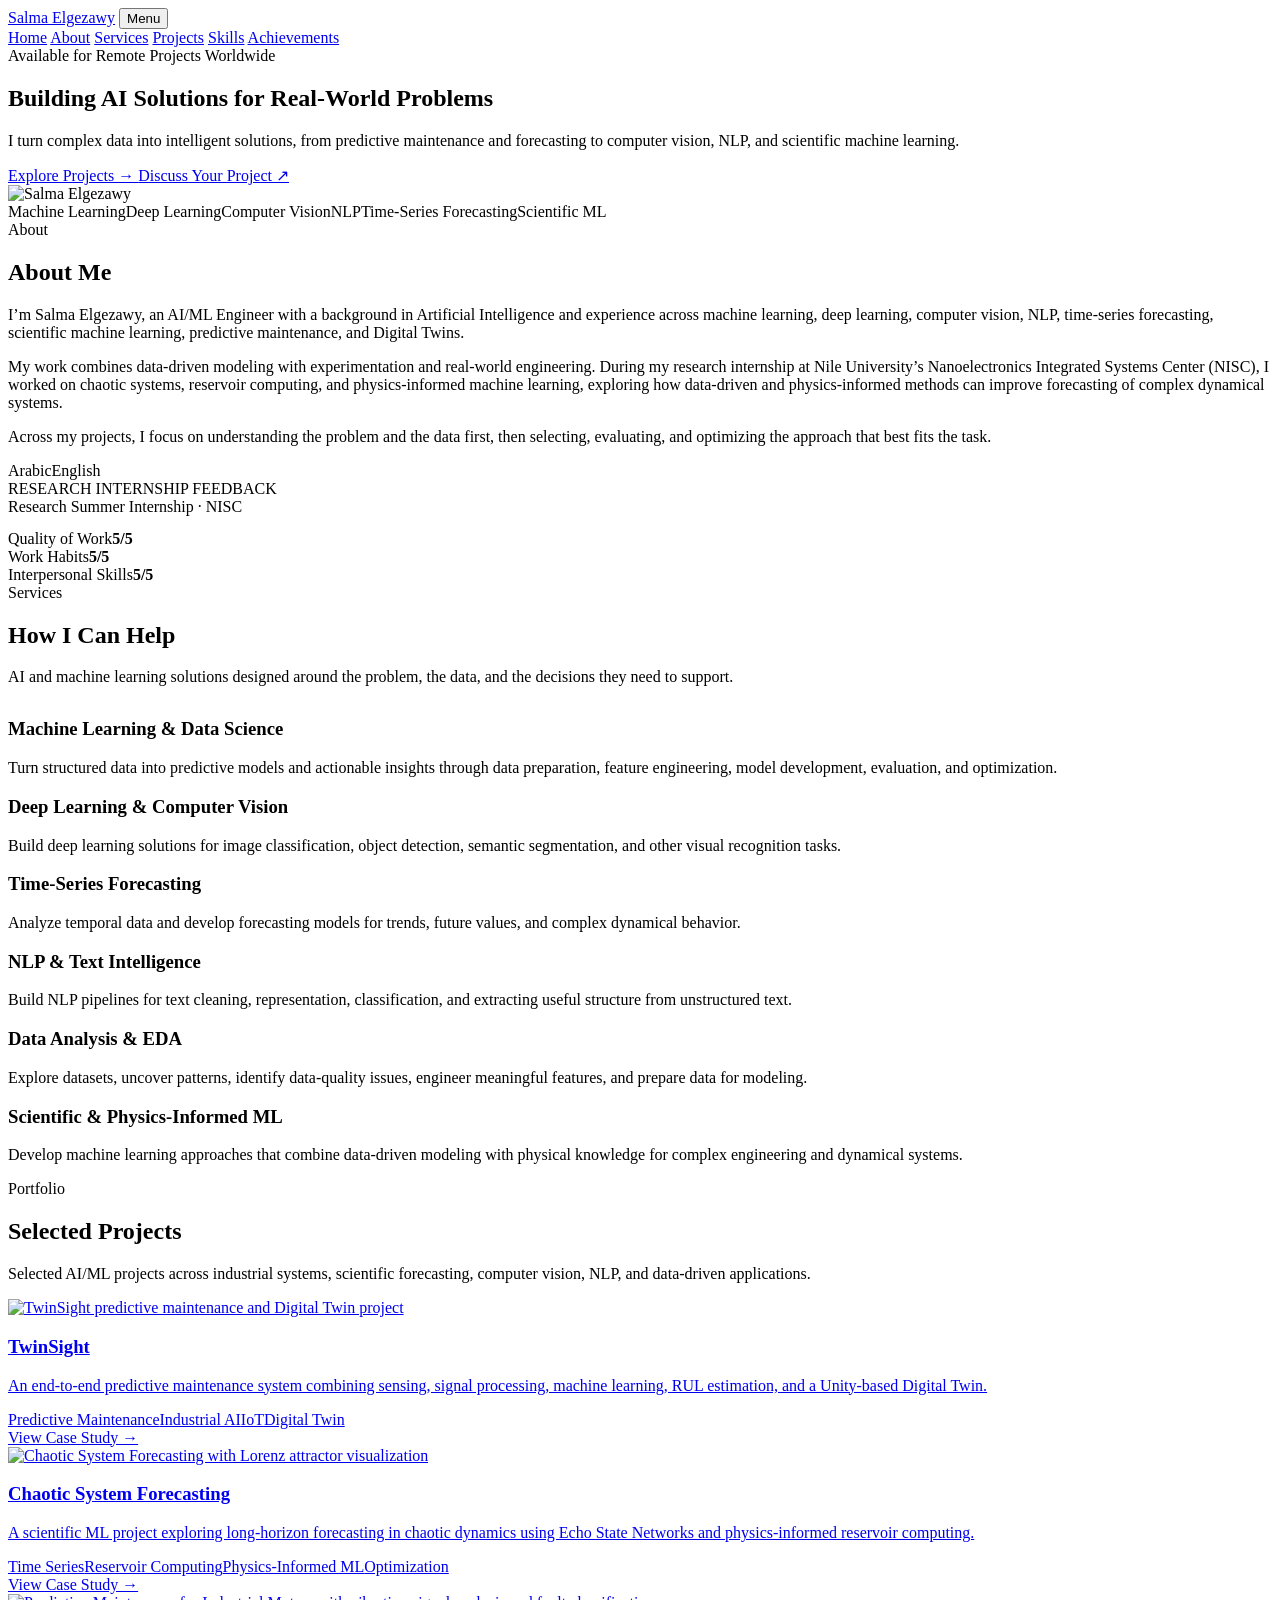
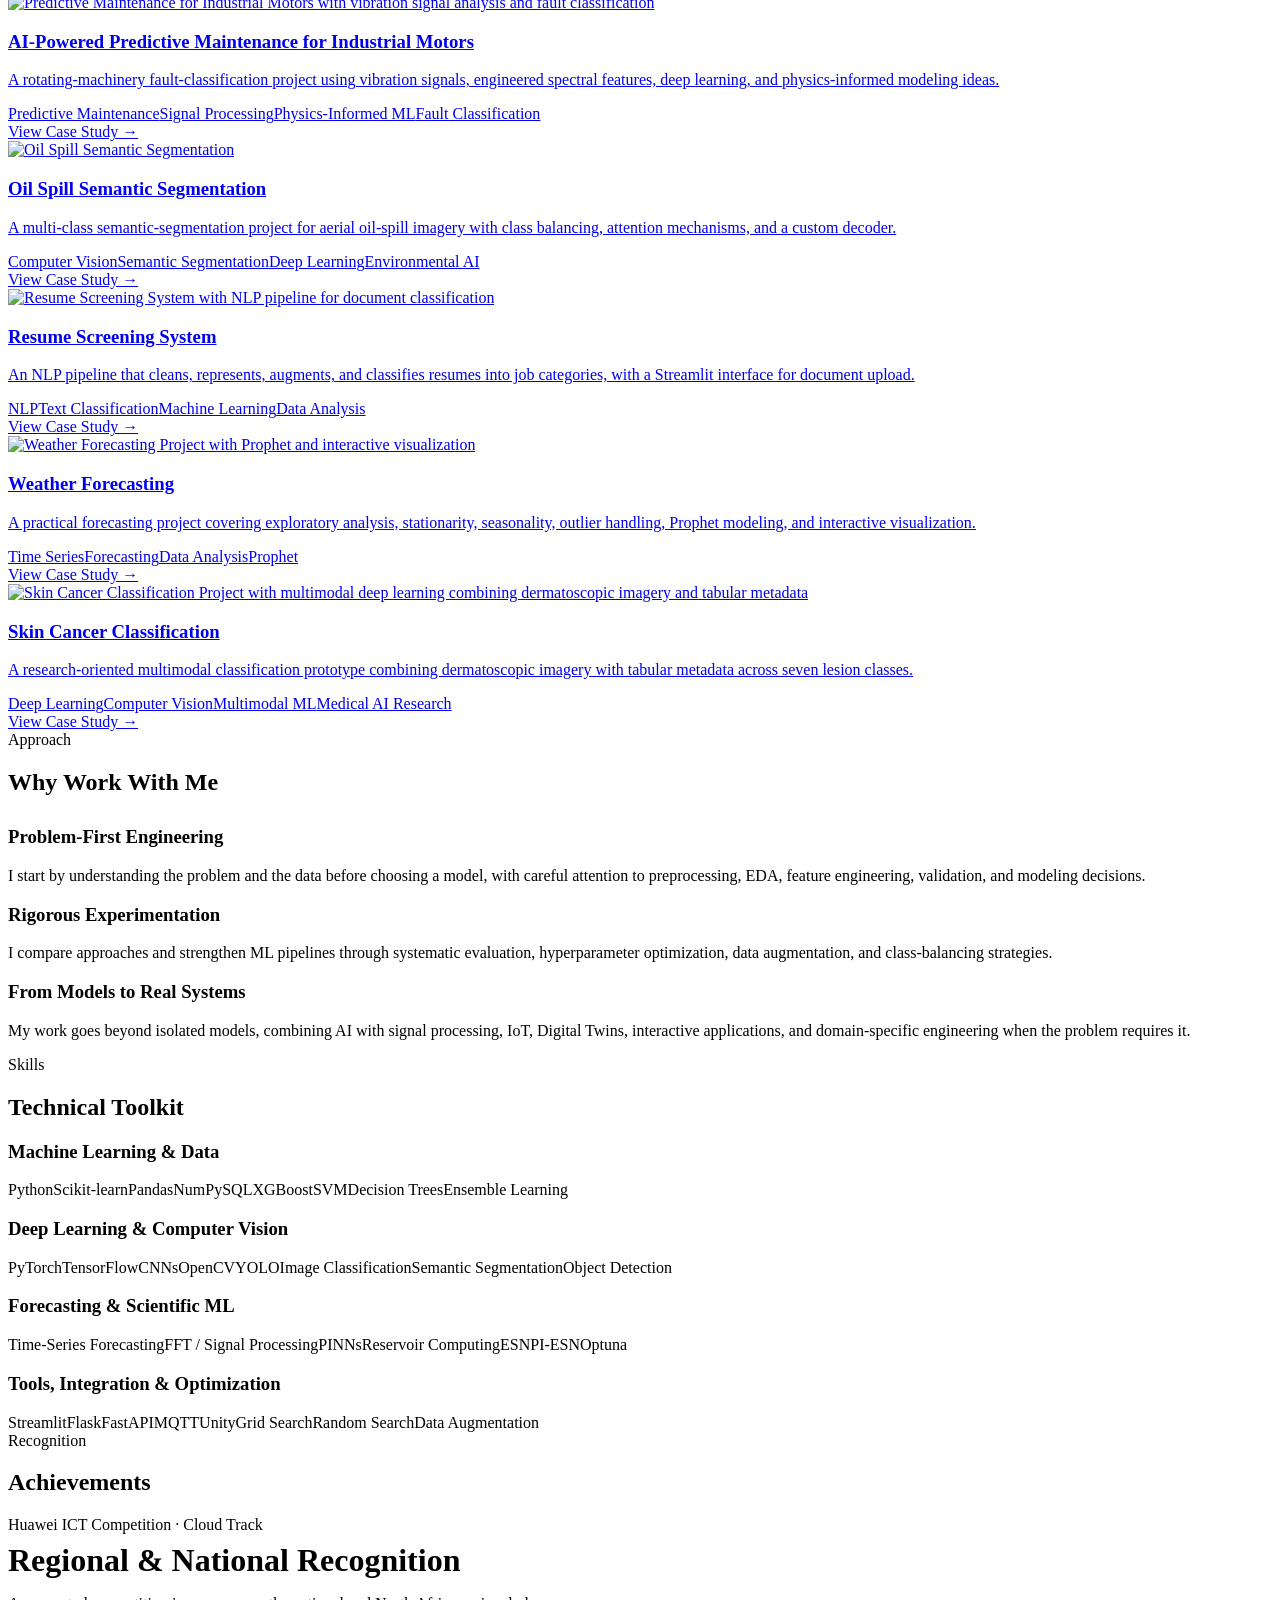
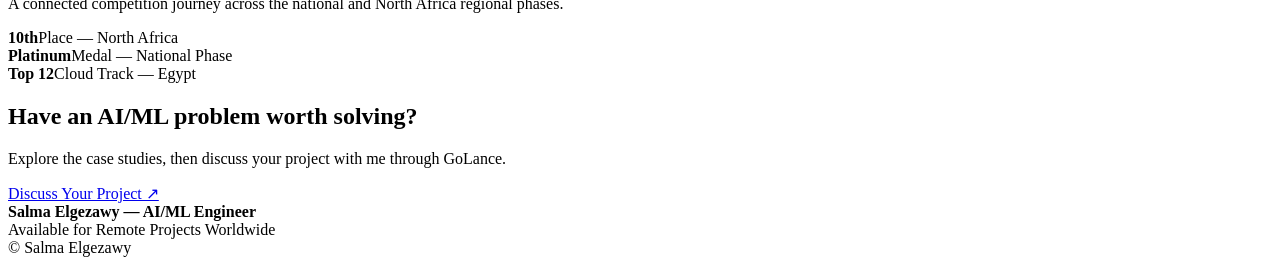
==== index.html @ 0b966143 "Add files via upload" ====
<!doctype html>
<html lang="en">
<head>
<meta charset="utf-8">
<meta name="viewport" content="width=device-width, initial-scale=1">
<title>Salma Elgezawy | AI & Machine Learning Engineer</title>
<meta name="description" content="Portfolio of Salma Elgezawy, an AI & Machine Learning Engineer building solutions across machine learning, deep learning, computer vision, NLP, time-series forecasting, predictive maintenance, and scientific machine learning.">
<meta property="og:title" content="Salma Elgezawy | AI & Machine Learning Engineer">
<meta property="og:description" content="Portfolio of Salma Elgezawy, an AI & Machine Learning Engineer building solutions across machine learning, deep learning, computer vision, NLP, time-series forecasting, predictive maintenance, and scientific machine learning.">
<meta property="og:type" content="website">
<meta name="theme-color" content="#071013">
<link rel="stylesheet" href="assets/style.css">
</head>
<body>
<nav class="nav"><div class="container nav-inner">
<a class="brand" href="index.html#home">Salma Elgezawy</a>
<button class="menu-btn" aria-label="Toggle navigation">Menu</button>
<div class="nav-links">
  <a href="index.html#home">Home</a>
  <a href="index.html#about">About</a>
  <a href="index.html#services">Services</a>
  <a href="index.html#projects">Projects</a>
  <a href="index.html#skills">Skills</a>
  <a href="index.html#achievements">Achievements</a>
</div></nav>
<main id="home">
<section class="intro">
  <div class="container intro-grid">

    <!-- LEFT SIDE: TEXT -->
    <div class="intro-content">

      <div class="availability">
        <span class="dot"></span>
        Available for Remote Projects Worldwide
      </div>

      <h1>
        Building AI Solutions for Real-World Problems
      </h1>

      <p class="lead">
        I turn complex data into intelligent solutions, from predictive maintenance and forecasting to computer vision, NLP, and scientific machine learning.
      </p>

      <div class="actions">

        <a
          class="btn btn-primary"
          href="#projects">
          Explore Projects →
        </a>

        <a
          class="btn btn-secondary"
          href="https://golance.com/freelancer/salma.elgezawy"
          target="_blank"
          rel="noopener">
          Discuss Your Project ↗
        </a>

      </div>

    </div>


    <!-- RIGHT SIDE: PHOTO -->
    <div class="portrait">
      <img
        src="assets/portrait.png"
        alt="Salma Elgezawy">
    </div>

  </div>
</section>
<section><div class="container"><div class="expertise">
<span>Machine Learning</span><span>Deep Learning</span><span>Computer Vision</span><span>NLP</span><span>Time-Series Forecasting</span><span>Scientific ML</span>
</div></div></section>
<section id="about" class="section"><div class="container"><span class="eyebrow">About</span><h2 class="section-title">About Me</h2><div class="about-grid">
<div><p class="lead">I’m Salma Elgezawy, an AI/ML Engineer with a background in Artificial Intelligence and experience across machine learning, deep learning, computer vision, NLP, time-series forecasting, scientific machine learning, predictive maintenance, and Digital Twins.</p>
<p class="muted">My work combines data-driven modeling with experimentation and real-world engineering. During my research internship at Nile University’s Nanoelectronics Integrated Systems Center (NISC), I worked on chaotic systems, reservoir computing, and physics-informed machine learning, exploring how data-driven and physics-informed methods can improve forecasting of complex dynamical systems.</p>
<p class="muted">Across my projects, I focus on understanding the problem and the data first, then selecting, evaluating, and optimizing the approach that best fits the task.</p>
<div class="chips"><span class="chip">Arabic</span><span class="chip">English</span></div></div>
<div class="evaluation"><span class="eyebrow">RESEARCH INTERNSHIP FEEDBACK</span><p class="muted" style="margin:0 0 14px;">
  Research Summer Internship · NISC
</p><div class="eval-row"><span>Quality of Work</span><strong>5/5</strong></div><div class="eval-row"><span>Work Habits</span><strong>5/5</strong></div><div class="eval-row"><span>Interpersonal Skills</span><strong>5/5</strong></div></div>
</div></div></section>
<section id="services" class="section"><div class="container"><span class="eyebrow">Services</span><h2 class="section-title">How I Can Help</h2><p class="section-sub">AI and machine learning solutions designed around the problem, the data, and the decisions they need to support.</p><div class="grid-3" style="margin-top:32px"><article class="card"><h3>Machine Learning & Data Science</h3><p><p>Turn structured data into predictive models and actionable insights through data preparation, feature engineering, model development, evaluation, and optimization.</p></p></article><article class="card"><h3>Deep Learning & Computer Vision</h3><p>Build deep learning solutions for image classification, object detection, semantic segmentation, and other visual recognition tasks.</p></article><article class="card"><h3>Time-Series Forecasting</h3><p>Analyze temporal data and develop forecasting models for trends, future values, and complex dynamical behavior.</p></article><article class="card"><h3>NLP & Text Intelligence</h3><p>Build NLP pipelines for text cleaning, representation, classification, and extracting useful structure from unstructured text.</p></article><article class="card"><h3>Data Analysis & EDA</h3><p>Explore datasets, uncover patterns, identify data-quality issues, engineer meaningful features, and prepare data for modeling.</p></article><article class="card"><h3>Scientific & Physics-Informed ML</h3><p>Develop machine learning approaches that combine data-driven modeling with physical knowledge for complex engineering and dynamical systems.</p></article></div></div></section><section id="projects" class="section"><div class="container"><span class="eyebrow">Portfolio</span><h2 class="section-title">Selected Projects</h2><p class="section-sub">Selected AI/ML projects across industrial systems, scientific forecasting, computer vision, NLP, and data-driven applications.</p><div class="projects-grid"><a class="project-card featured" href="projects/twinsight.html">
    <div class="cover project-image">
    <img
        src="assets/twinsight-cover.png"
        alt="TwinSight predictive maintenance and Digital Twin project">
    </div>    
    <div class="project-copy"><h3>TwinSight</h3><p class="muted">An end-to-end predictive maintenance system combining sensing, signal processing, machine learning, RUL estimation, and a Unity-based Digital Twin.</p>
    <div class="tags"><span class="tag">Predictive Maintenance</span><span class="tag">Industrial AI</span><span class="tag">IoT</span><span class="tag">Digital Twin</span></div><span class="arrow">View Case Study →</span></div></a><a class="project-card" href="projects/chaotic-system-forecasting.html">
    <div class="cover project-image cover-chaotic-img">
        <img
        src="assets/chaos.png"
        alt="Chaotic System Forecasting with Lorenz attractor visualization">
    </div>
    <div class="project-copy"><h3>Chaotic System Forecasting</h3><p class="muted">A scientific ML project exploring long-horizon forecasting in chaotic dynamics using Echo State Networks and physics-informed reservoir computing.</p>
    <div class="tags"><span class="tag">Time Series</span><span class="tag">Reservoir Computing</span><span class="tag">Physics-Informed ML</span><span class="tag">Optimization</span></div><span class="arrow">View Case Study →</span></div></a><a class="project-card" href="projects/predictive-maintenance.html">
    <div class="cover cover-machinery">
        <img
        src="assets/predictive_model.png"
        alt="Predictive Maintenance for Industrial Motors with vibration signal analysis and fault classification">
    </div>
    <div class="project-copy"><h3>AI-Powered Predictive Maintenance for Industrial Motors</h3><p class="muted">A rotating-machinery fault-classification project using vibration signals, engineered spectral features, deep learning, and physics-informed modeling ideas.</p>
    <div class="tags"><span class="tag">Predictive Maintenance</span><span class="tag">Signal Processing</span><span class="tag">Physics-Informed ML</span><span class="tag">Fault Classification</span></div><span class="arrow">View Case Study →</span></div></a><a class="project-card" href="projects/oil-spill-segmentation.html">
    <div class="cover cover-ocean">
        <img
        src="assets/Oil_Spill.png"
        alt="Oil Spill Semantic Segmentation">
    </div>
    <div class="project-copy"><h3>Oil Spill Semantic Segmentation</h3><p class="muted">A multi-class semantic-segmentation project for aerial oil-spill imagery with class balancing, attention mechanisms, and a custom decoder.</p>
    <div class="tags"><span class="tag">Computer Vision</span><span class="tag">Semantic Segmentation</span><span class="tag">Deep Learning</span><span class="tag">Environmental AI</span></div><span class="arrow">View Case Study →</span></div></a><a class="project-card" href="projects/resume-screening.html">
    <div class="cover cover-documents">
        <img
        src="assets/cv.png"
        alt="Resume Screening System with NLP pipeline for document classification">
    </div>
    <div class="project-copy"><h3>Resume Screening System</h3><p class="muted">An NLP pipeline that cleans, represents, augments, and classifies resumes into job categories, with a Streamlit interface for document upload.</p>
    <div class="tags"><span class="tag">NLP</span><span class="tag">Text Classification</span><span class="tag">Machine Learning</span><span class="tag">Data Analysis</span></div><span class="arrow">View Case Study →</span></div></a><a class="project-card" href="projects/weather-forecasting.html">
    <div class="cover cover-weather">
        <img
        src="assets/weather.png"
        alt="Weather Forecasting Project with Prophet and interactive visualization">
    </div>
    <div class="project-copy"><h3>Weather Forecasting</h3><p class="muted">A practical forecasting project covering exploratory analysis, stationarity, seasonality, outlier handling, Prophet modeling, and interactive visualization.</p>
    <div class="tags"><span class="tag">Time Series</span><span class="tag">Forecasting</span><span class="tag">Data Analysis</span><span class="tag">Prophet</span></div><span class="arrow">View Case Study →</span></div></a><a class="project-card" href="projects/skin-cancer-classification.html">
    <div class="cover cover-medical">
        <img
        src="assets/skin_cancer.png"
        alt="Skin Cancer Classification Project with multimodal deep learning combining dermatoscopic imagery and tabular metadata">
    </div>
    <div class="project-copy"><h3>Skin Cancer Classification</h3><p class="muted">A research-oriented multimodal classification prototype combining dermatoscopic imagery with tabular metadata across seven lesion classes.</p>
    <div class="tags"><span class="tag">Deep Learning</span><span class="tag">Computer Vision</span><span class="tag">Multimodal ML</span><span class="tag">Medical AI Research</span></div><span class="arrow">View Case Study →</span></div></a></div></div></section>
<section id="approach" class="section"><div class="container"><span class="eyebrow">Approach</span><h2 class="section-title">Why Work With Me</h2><div class="grid-3" style="margin-top:30px">
<article class="card"><h3>Problem-First Engineering</h3><p>I start by understanding the problem and the data before choosing a model, with careful attention to preprocessing, EDA, feature engineering, validation, and modeling decisions.</p></article>
<article class="card"><h3>Rigorous Experimentation</h3><p>I compare approaches and strengthen ML pipelines through systematic evaluation, hyperparameter optimization, data augmentation, and class-balancing strategies.</p></article>
<article class="card"><h3>From Models to Real Systems</h3><p>My work goes beyond isolated models, combining AI with signal processing, IoT, Digital Twins, interactive applications, and domain-specific engineering when the problem requires it.</p></article>
</div></div></section>
<section id="skills" class="section"><div class="container"><span class="eyebrow">Skills</span><h2 class="section-title">Technical Toolkit</h2><div class="skill-groups"><article class="card"><h3>Machine Learning & Data</h3><div class="chips"><span class=chip>Python</span><span class=chip>Scikit-learn</span><span class=chip>Pandas</span><span class=chip>NumPy</span><span class=chip>SQL</span><span class=chip>XGBoost</span><span class=chip>SVM</span><span class=chip>Decision Trees</span><span class=chip>Ensemble Learning</span></div></article><article class="card"><h3>Deep Learning & Computer Vision</h3><div class="chips"><span class=chip>PyTorch</span><span class=chip>TensorFlow</span><span class=chip>CNNs</span><span class=chip>OpenCV</span><span class=chip>YOLO</span><span class=chip>Image Classification</span><span class=chip>Semantic Segmentation</span><span class=chip>Object Detection</span></div></article><article class="card"><h3>Forecasting & Scientific ML</h3><div class="chips"><span class=chip>Time-Series Forecasting</span><span class=chip>FFT / Signal Processing</span><span class=chip>PINNs</span><span class=chip>Reservoir Computing</span><span class=chip>ESN</span><span class=chip>PI-ESN</span><span class=chip>Optuna</span></div></article><article class="card"><h3>Tools, Integration & Optimization</h3><div class="chips"><span class=chip>Streamlit</span><span class=chip>Flask</span><span class=chip>FastAPI</span><span class=chip>MQTT</span><span class=chip>Unity</span><span class=chip>Grid Search</span><span class=chip>Random Search</span><span class=chip>Data Augmentation</span></div></article></div></div></section>

<section id="achievements" class="section"><div class="container"><span class="eyebrow">Recognition</span><h2 class="section-title">Achievements</h2>
<div class="achievement"><div><span class="kicker">Huawei ICT Competition · Cloud Track</span><h3 style="font-size:2rem;margin:.5rem 0">Regional & National Recognition</h3><p class="muted">A connected competition journey across the national and North Africa regional phases.</p></div>
<div class="stats"><div class="stat"><strong>10th</strong><span>Place — North Africa</span></div><div class="stat"><strong>Platinum</strong><span>Medal — National Phase</span></div><div class="stat"><strong>Top 12</strong><span>Cloud Track — Egypt</span></div></div></div>
</div></section>

<section class="section"><div class="container"><div class="cta"><div><h2>Have an AI/ML problem worth solving?</h2><p class="muted">Explore the case studies, then discuss your project with me through GoLance.</p></div><a class="btn btn-primary" href="https://golance.com/freelancer/salma.elgezawy" target="_blank" rel="noopener">Discuss Your Project ↗</a></div></div></section>
</main>
<footer class="footer"><div class="container footer-inner"><div><strong>Salma Elgezawy — AI/ML Engineer</strong><br>Available for Remote Projects Worldwide</div><div>© Salma Elgezawy</div></div></footer>
<script src="assets/site.js"></script></body></html>
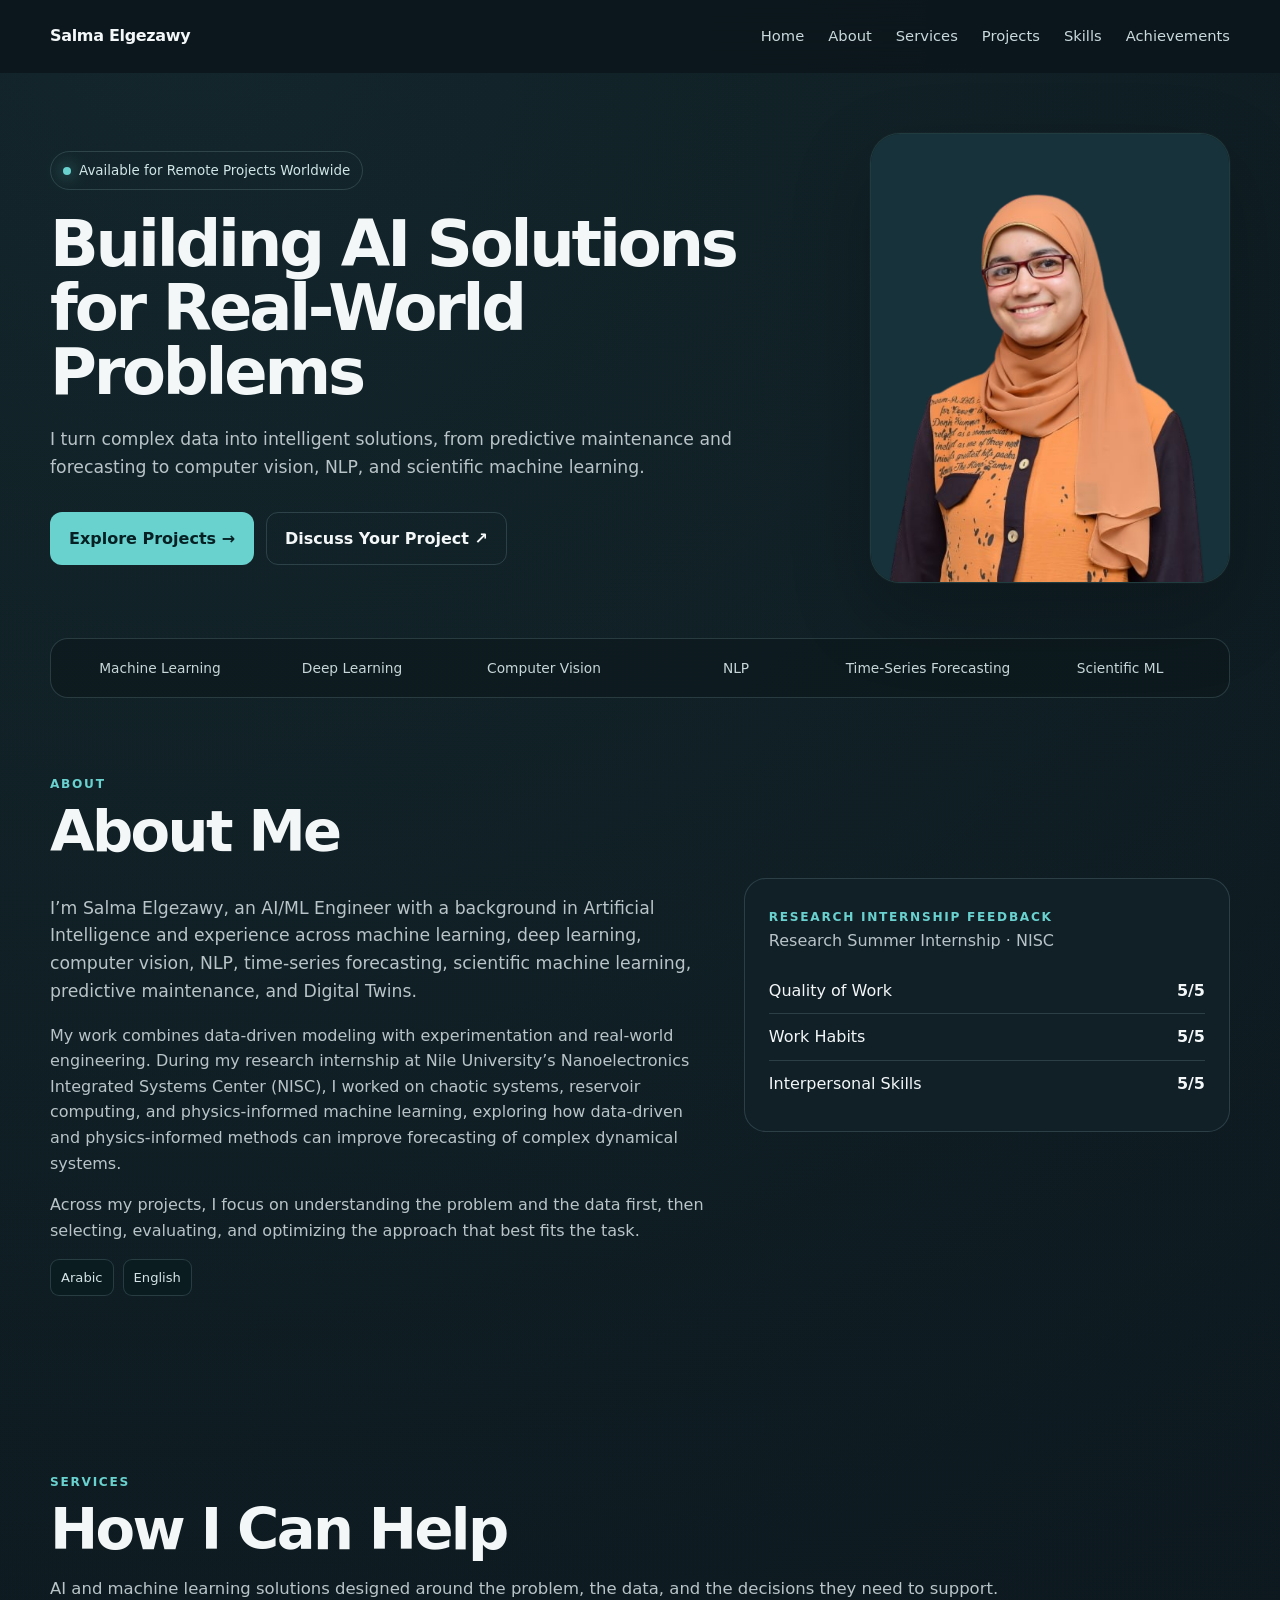
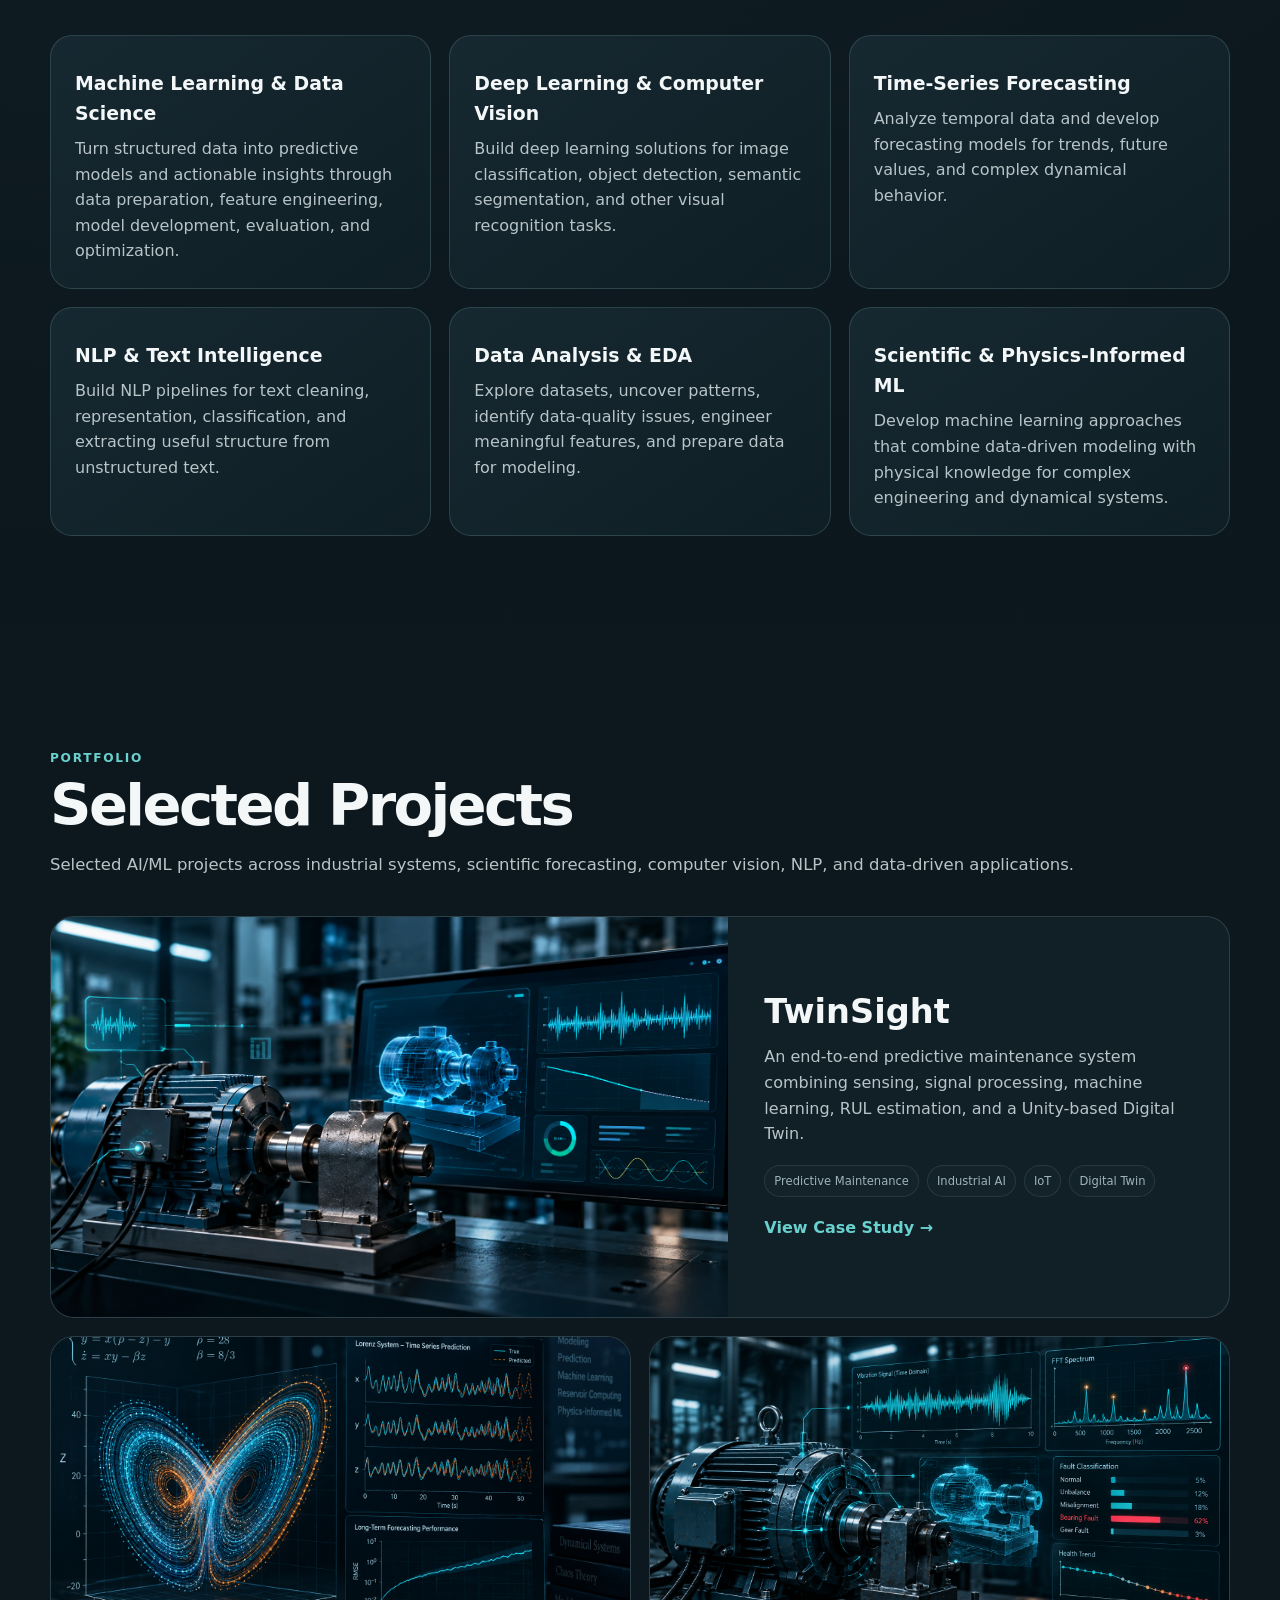
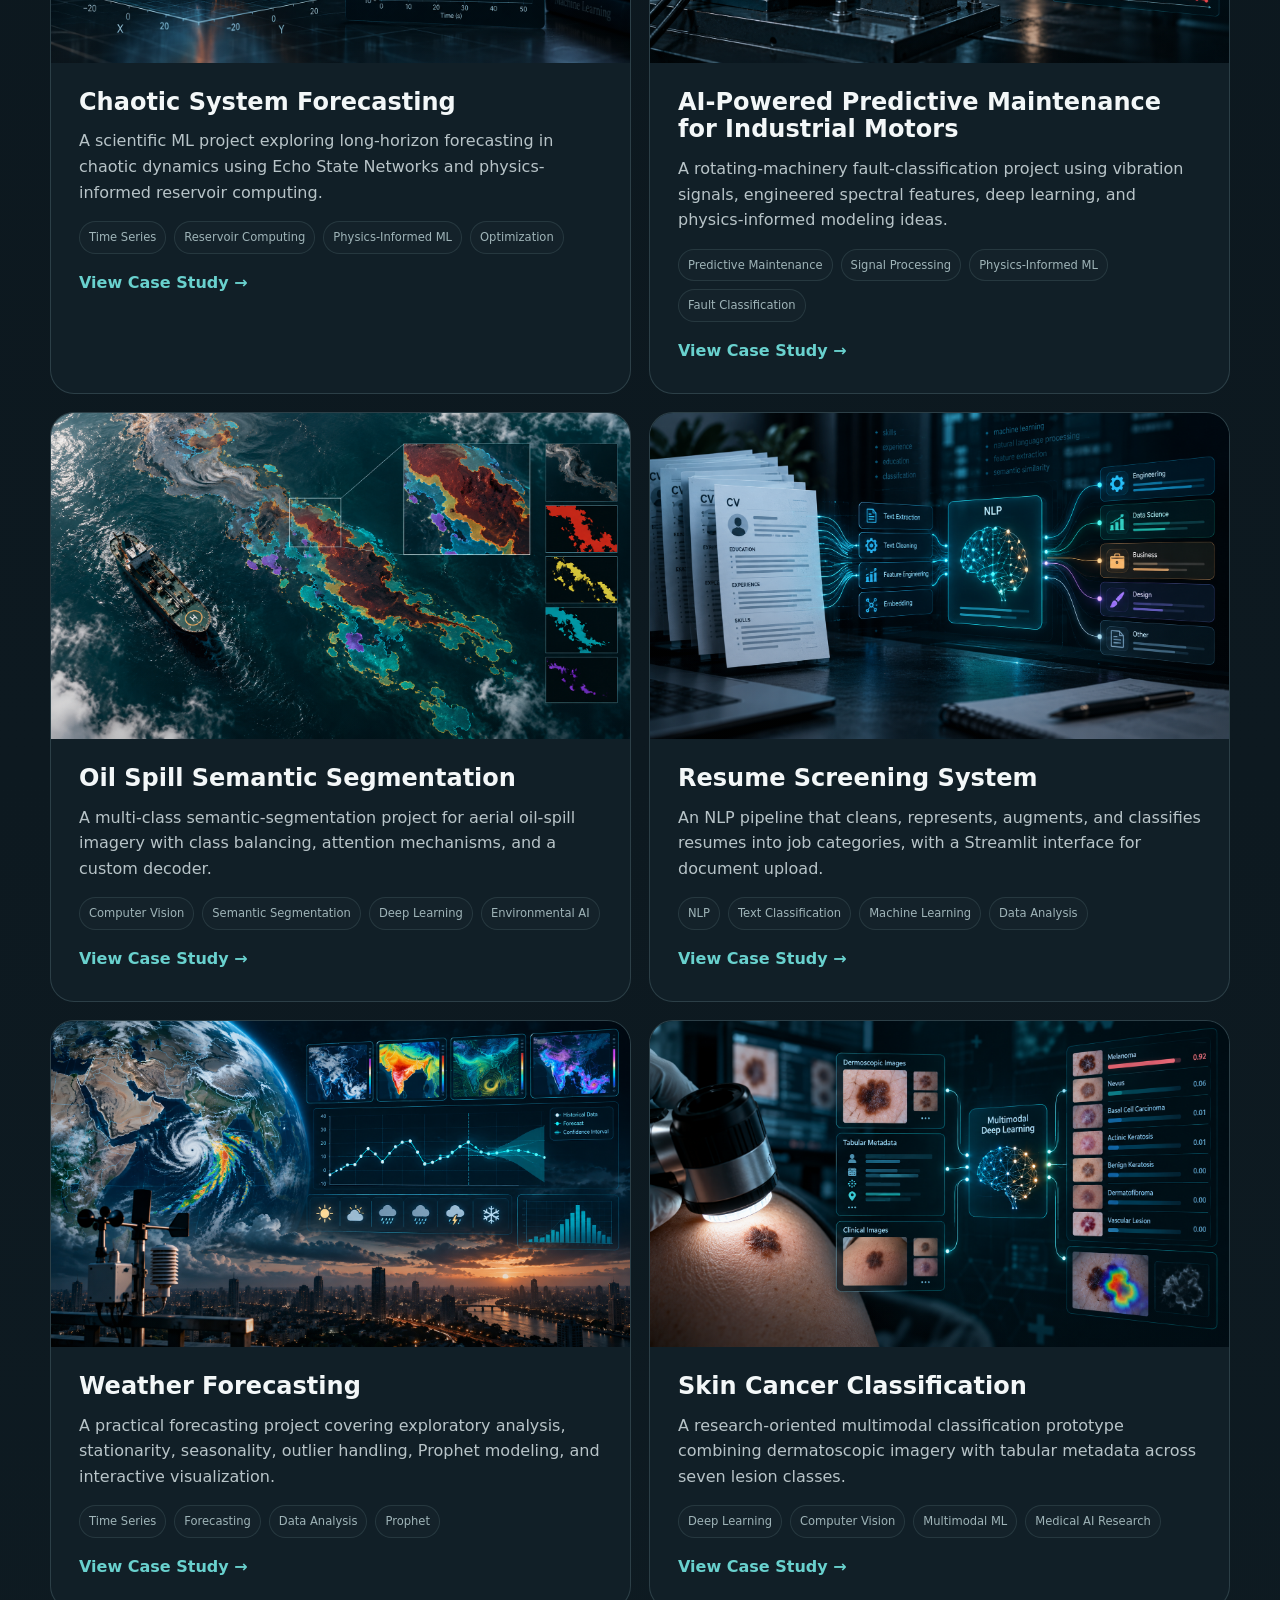
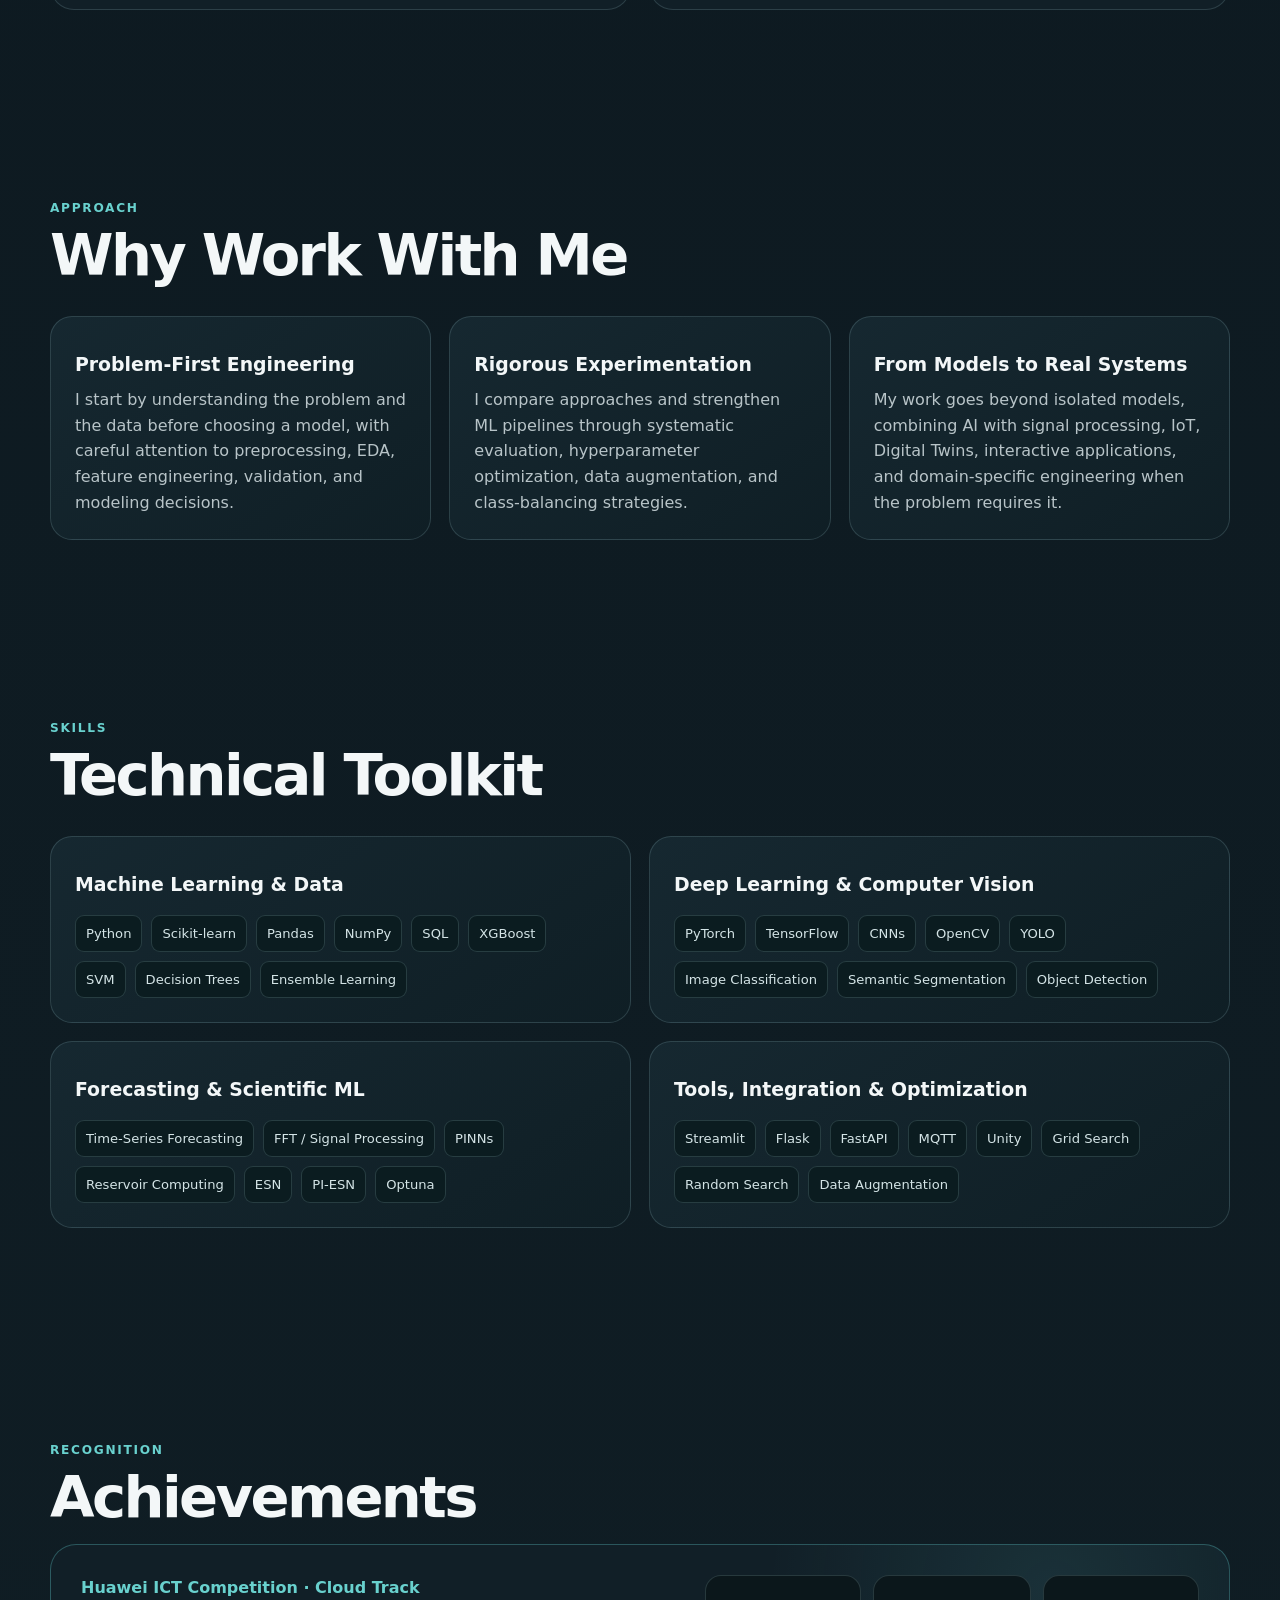
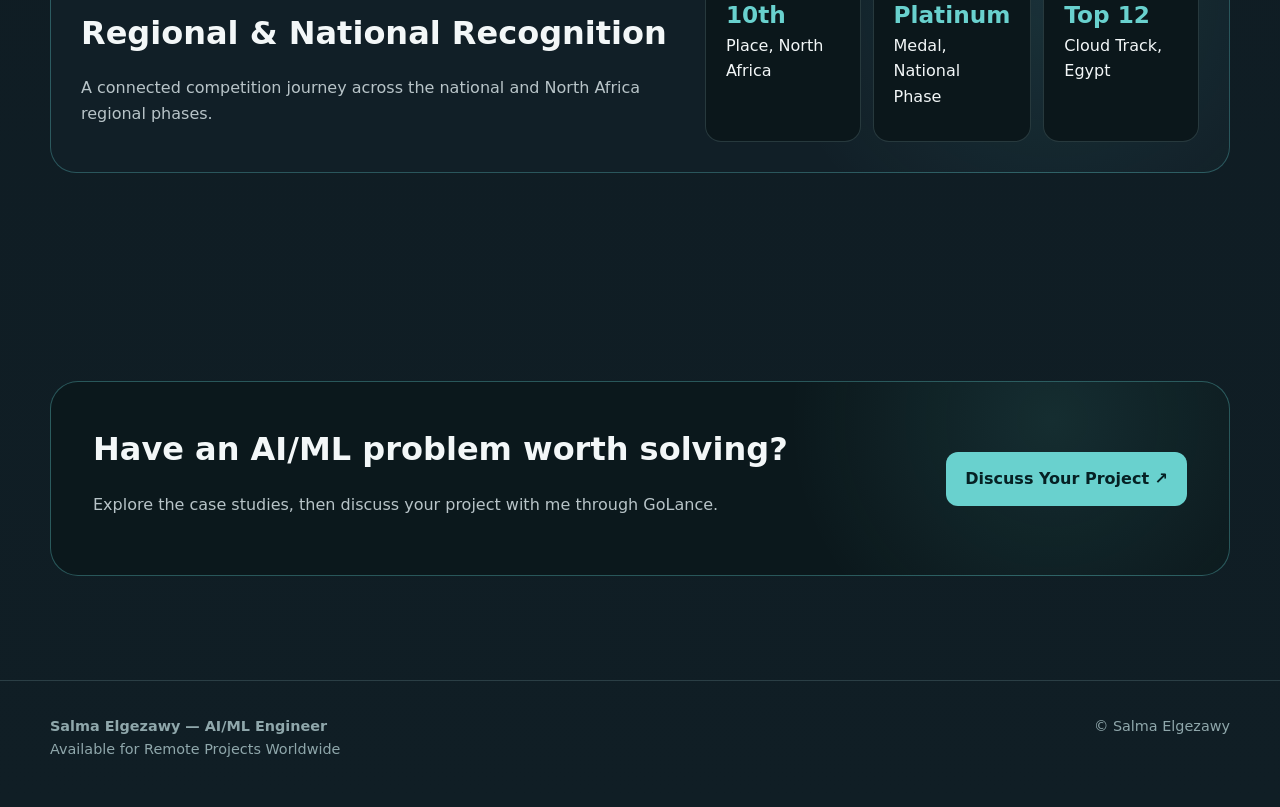
==== commit 7de24aa8: "Add portfolio website" ====
--- a/index.html
+++ b/index.html
@@ -144,7 +144,7 @@
 
 <section id="achievements" class="section"><div class="container"><span class="eyebrow">Recognition</span><h2 class="section-title">Achievements</h2>
 <div class="achievement"><div><span class="kicker">Huawei ICT Competition · Cloud Track</span><h3 style="font-size:2rem;margin:.5rem 0">Regional & National Recognition</h3><p class="muted">A connected competition journey across the national and North Africa regional phases.</p></div>
-<div class="stats"><div class="stat"><strong>10th</strong><span>Place — North Africa</span></div><div class="stat"><strong>Platinum</strong><span>Medal — National Phase</span></div><div class="stat"><strong>Top 12</strong><span>Cloud Track — Egypt</span></div></div></div>
+<div class="stats"><div class="stat"><strong>10th</strong><span>Place, North Africa</span></div><div class="stat"><strong>Platinum</strong><span>Medal, National Phase</span></div><div class="stat"><strong>Top 12</strong><span>Cloud Track, Egypt</span></div></div></div>
 </div></section>
 
 <section class="section"><div class="container"><div class="cta"><div><h2>Have an AI/ML problem worth solving?</h2><p class="muted">Explore the case studies, then discuss your project with me through GoLance.</p></div><a class="btn btn-primary" href="https://golance.com/freelancer/salma.elgezawy" target="_blank" rel="noopener">Discuss Your Project ↗</a></div></div></section>
--- a/assets/style.css
+++ b/assets/style.css
@@ -0,0 +1,3792 @@
+:root{
+  --bg:#0B151B;
+  --panel:#111F27;
+  --panel-2:#172932;
+
+  --text:#F3F7F8;
+  --muted:#B8C4C8;
+
+  --line:rgba(164,210,215,.18);
+
+  --accent:#69D1CE;
+  --accent-2:#9BE5E2;
+
+  --shadow:0 24px 70px rgba(0,0,0,.20);
+
+  --radius:22px;
+  --max:1180px;
+}
+
+
+/* =========================================================
+   BASE
+========================================================= */
+
+*{
+  box-sizing:border-box;
+}
+
+html{
+  scroll-behavior:smooth;
+}
+
+body{
+  margin:0;
+
+  background:
+    radial-gradient(
+      circle at 15% 0%,
+      rgba(103,213,209,.09),
+      transparent 30%
+    ),
+    linear-gradient(
+      180deg,
+      #0B151B 0%,
+      #0D1920 55%,
+      #101E25 100%
+    );
+
+  color:var(--text);
+
+  font-family:
+    Inter,
+    ui-sans-serif,
+    system-ui,
+    -apple-system,
+    BlinkMacSystemFont,
+    "Segoe UI",
+    sans-serif;
+
+  line-height:1.6;
+}
+
+a{
+  color:inherit;
+  text-decoration:none;
+}
+
+.container{
+  width:min(var(--max), calc(100% - 40px));
+  margin-inline:auto;
+}
+
+.section{
+  padding:104px 0;
+}
+
+.eyebrow{
+  color:var(--accent);
+  text-transform:uppercase;
+  letter-spacing:.14em;
+  font-size:.76rem;
+  font-weight:800;
+}
+
+.section-title{
+  font-size:clamp(2rem,4.5vw,4rem);
+  line-height:1.02;
+  margin:.45rem 0 1rem;
+  letter-spacing:-.045em;
+}
+
+.section-sub{
+  max-width:720px;
+  color:var(--muted);
+  font-size:1.03rem;
+}
+
+.muted{
+  color:var(--muted);
+}
+
+
+/* =========================================================
+   SECTION SUBTITLES
+========================================================= */
+
+#services .section-sub{
+  max-width:1000px;
+}
+
+#projects .section-sub{
+  max-width:none;
+  width:100%;
+}
+
+
+/* =========================================================
+   NAVBAR
+========================================================= */
+
+.nav{
+  position:sticky;
+  top:0;
+  z-index:50;
+
+  border-bottom:1px solid transparent;
+
+  background:rgba(11,21,27,.82);
+  backdrop-filter:blur(16px);
+}
+
+.nav.scrolled{
+  border-color:var(--line);
+}
+
+.nav-inner{
+  height:72px;
+
+  display:flex;
+  align-items:center;
+  justify-content:space-between;
+
+  gap:24px;
+}
+
+.brand{
+  font-weight:800;
+  letter-spacing:-.02em;
+}
+
+.nav-links{
+  display:flex;
+  gap:24px;
+
+  font-size:.92rem;
+  color:#c9d9dc;
+}
+
+.nav-links a:hover{
+  color:var(--accent);
+}
+
+.menu-btn{
+  display:none;
+
+  background:none;
+  border:1px solid var(--line);
+  color:var(--text);
+
+  padding:8px 10px;
+  border-radius:10px;
+}
+
+
+/* =========================================================
+   INTRO
+========================================================= */
+
+.intro{
+  padding:60px 0 55px;
+}
+
+.intro-grid{
+  display:flex;
+  align-items:center;
+  justify-content:space-between;
+
+  gap:70px;
+}
+
+.intro-content{
+  flex:1 1 0;
+  min-width:0;
+}
+
+.availability{
+  display:inline-flex;
+  align-items:center;
+
+  gap:8px;
+
+  padding:8px 12px;
+
+  border:1px solid var(--line);
+  border-radius:999px;
+
+  color:#cfe5e6;
+  font-size:.84rem;
+}
+
+.dot{
+  width:8px;
+  height:8px;
+
+  border-radius:50%;
+
+  background:var(--accent);
+
+  box-shadow:
+    0 0 16px rgba(110,231,231,.75);
+}
+
+
+/* =========================================================
+   MAIN HEADLINE
+========================================================= */
+
+h1{
+  max-width:760px;
+
+  font-size:clamp(3rem,5vw,5rem);
+  line-height:1;
+
+  letter-spacing:-.05em;
+
+  margin:22px 0;
+}
+
+.lead{
+  max-width:720px;
+
+  font-size:1.08rem;
+  color:var(--muted);
+}
+
+.actions{
+  display:flex;
+  flex-wrap:wrap;
+
+  gap:12px;
+
+  margin-top:30px;
+}
+
+
+/* =========================================================
+   BUTTONS
+========================================================= */
+
+.btn{
+  display:inline-flex;
+  align-items:center;
+  justify-content:center;
+
+  gap:10px;
+
+  padding:13px 18px;
+
+  border-radius:12px;
+  border:1px solid var(--line);
+
+  font-weight:750;
+
+  transition:
+    transform .2s ease,
+    border-color .2s ease,
+    background .2s ease;
+}
+
+.btn-primary{
+  background:var(--accent);
+  color:#062124;
+
+  border-color:transparent;
+}
+
+.btn:hover{
+  transform:translateY(-2px);
+}
+
+.btn-secondary:hover{
+  border-color:rgba(110,231,231,.5);
+}
+
+
+/* =========================================================
+   PORTRAIT
+========================================================= */
+
+.portrait{
+  flex:0 0 360px;
+
+  width:360px;
+
+  aspect-ratio:4 / 5;
+
+  border-radius:30px;
+
+  overflow:hidden;
+
+  background:#101b20;
+
+  border:1px solid rgba(105,209,206,.18);
+
+  box-shadow:
+    0 30px 80px rgba(0,0,0,.22),
+    0 0 0 1px rgba(255,255,255,.02);
+}
+
+.portrait img{
+  width:100%;
+  height:100%;
+
+  object-fit:cover;
+  object-position:center top;
+
+  display:block;
+}
+
+
+/* =========================================================
+   EXPERTISE
+========================================================= */
+
+.expertise{
+  display:grid;
+
+  grid-template-columns:repeat(6,1fr);
+
+  gap:10px;
+
+  padding:18px;
+
+  border:1px solid var(--line);
+  border-radius:18px;
+
+  background:rgba(11,23,27,.55);
+}
+
+.expertise span{
+  font-size:.86rem;
+  text-align:center;
+  color:#c7d7d9;
+}
+
+
+/* =========================================================
+   GENERIC CARDS
+========================================================= */
+
+.grid-3{
+  display:grid;
+
+  grid-template-columns:repeat(3,1fr);
+
+  gap:18px;
+}
+
+.card{
+  border:1px solid var(--line);
+
+  background:
+    linear-gradient(
+      145deg,
+      rgba(23,41,50,.95),
+      rgba(16,31,38,.95)
+    );
+
+  border-radius:var(--radius);
+
+  padding:24px;
+
+  transition:
+    transform .25s ease,
+    border-color .25s ease;
+}
+
+.card:hover{
+  transform:translateY(-4px);
+
+  border-color:rgba(110,231,231,.36);
+}
+
+.card h3{
+  margin:8px 0;
+
+  font-size:1.18rem;
+}
+
+.card p{
+  margin:0;
+
+  color:var(--muted);
+}
+
+
+/* =========================================================
+   SERVICES
+========================================================= */
+
+#services .grid-3{
+  align-items:stretch;
+}
+
+#services .card{
+  min-height:220px;
+}
+
+
+/* =========================================================
+   PROJECT GRID
+========================================================= */
+
+.projects-grid{
+  display:grid;
+
+  grid-template-columns:repeat(12,1fr);
+
+  gap:18px;
+
+  margin-top:38px;
+}
+
+
+/* =========================================================
+   NORMAL PROJECT CARDS
+========================================================= */
+
+.project-card{
+  grid-column:span 6;
+
+  min-width:0;
+
+  border:1px solid var(--line);
+
+  background:var(--panel);
+
+  border-radius:24px;
+
+  overflow:hidden;
+
+  display:flex;
+  flex-direction:column;
+
+  transition:
+    transform .25s ease,
+    border-color .25s ease;
+}
+
+.project-card:hover{
+  transform:translateY(-4px);
+
+  border-color:rgba(110,231,231,.38);
+}
+
+.project-card .project-copy{
+  flex:1;
+}
+
+
+/* =========================================================
+   FEATURED PROJECT — TWINSIGHT
+========================================================= */
+
+.project-card.featured{
+  grid-column:span 12;
+
+  display:grid;
+
+  grid-template-columns:minmax(0,1.15fr) minmax(0,.85fr);
+
+  min-width:0;
+}
+
+
+/*
+  IMPORTANT:
+  Featured image is NOT forced to 16:9.
+  It fills its grid column naturally.
+*/
+
+.project-card.featured .cover{
+  aspect-ratio:auto;
+
+  min-height:400px;
+  height:100%;
+
+  min-width:0;
+}
+
+
+/* TwinSight image */
+
+.project-card.featured .project-image img{
+  width:100%;
+  height:100%;
+
+  object-fit:cover;
+  object-position:center;
+
+  display:block;
+}
+
+
+/* Featured text area */
+
+.featured .project-copy{
+  min-width:0;
+
+  padding:42px 36px;
+
+  display:flex;
+  flex-direction:column;
+  justify-content:center;
+
+  align-self:stretch;
+}
+
+.featured .project-copy h3{
+  font-size:2.1rem;
+  line-height:1.1;
+
+  margin:0 0 14px;
+}
+
+.featured .project-copy p{
+  margin:0 0 18px;
+}
+
+.featured .project-copy .tags{
+  margin:0 0 18px;
+}
+
+
+/* =========================================================
+   NORMAL PROJECT COVERS
+========================================================= */
+
+.project-card:not(.featured) .cover{
+  position:relative;
+
+  width:100%;
+
+  aspect-ratio:16 / 9;
+
+  min-height:0;
+
+  overflow:hidden;
+
+  background:#0a1518;
+}
+
+
+/*
+  Generic project image rule.
+  This was missing before.
+*/
+
+.project-card:not(.featured) .project-image img{
+  width:100%;
+  height:100%;
+
+  display:block;
+
+  object-fit:cover;
+  object-position:center;
+}
+
+
+/* =========================================================
+   CHAOTIC SYSTEM IMAGE
+========================================================= */
+
+/*
+  Move crop downward so the Lorenz attractor,
+  not only the equations, becomes the focal point.
+*/
+
+.cover-chaotic-img img{
+  object-position:42% 68% !important;
+}
+
+
+/* =========================================================
+   GENERIC COVER OVERLAY
+========================================================= */
+
+.cover{
+  position:relative;
+
+  overflow:hidden;
+
+  background:#0a1518;
+}
+
+.cover::after{
+  content:"";
+
+  position:absolute;
+  inset:0;
+
+  pointer-events:none;
+
+  background:
+    linear-gradient(
+      180deg,
+      transparent 55%,
+      rgba(5,11,13,.12) 100%
+    );
+}
+
+
+/* =========================================================
+   OLD CONCEPTUAL COVERS
+   Used until replaced with real/custom images
+========================================================= */
+
+/* TwinSight old fallback */
+
+.cover-industrial{
+  background:
+    radial-gradient(
+      circle at 68% 40%,
+      rgba(110,231,231,.28),
+      transparent 20%
+    ),
+    linear-gradient(
+      135deg,
+      #0d252a,
+      #092027 46%,
+      #091416
+    );
+}
+
+
+/* Chaos fallback */
+
+.cover-chaos{
+  background:
+    radial-gradient(
+      ellipse at 50% 50%,
+      rgba(110,231,231,.24),
+      transparent 42%
+    ),
+    repeating-radial-gradient(
+      ellipse at 48% 50%,
+      transparent 0 18px,
+      rgba(110,231,231,.09) 19px 20px
+    ),
+    #081418;
+}
+
+
+/* Machinery */
+
+/* Predictive Maintenance Model Cover */
+
+.cover-machinery{
+  position:relative;
+  overflow:hidden;
+  background:#0a171a;
+}
+
+.cover-machinery img{
+  width:100%;
+  height:100%;
+  display:block;
+
+  object-fit:cover;
+  object-position:center center;
+}
+
+/* Remove old FFT placeholder */
+.cover-machinery::before{
+  content:none;
+}
+
+/* Keep overlay extremely subtle */
+.cover-machinery::after{
+  background:
+    linear-gradient(
+      180deg,
+      rgba(5,11,13,0) 65%,
+      rgba(5,11,13,.15) 100%
+    );
+}
+
+/* Oil Spill Semantic Segmentation Cover */
+
+.cover-ocean{
+  position:relative;
+  overflow:hidden;
+  background:#0a171a;
+}
+
+.cover-ocean img{
+  width:100%;
+  height:100%;
+  display:block;
+
+  object-fit:cover;
+  object-position:center center;
+}
+
+/* Very subtle overlay only */
+.cover-ocean::after{
+  content:"";
+  position:absolute;
+  inset:0;
+  pointer-events:none;
+
+  background:
+    linear-gradient(
+      180deg,
+      rgba(5,11,13,0) 75%,
+      rgba(5,11,13,.10) 100%
+    );
+}
+
+
+/* Resume Screening */
+
+.cover-documents{
+  position:relative;
+  overflow:hidden;
+  background:#0a1518;
+}
+
+.cover-documents img{
+  width:100%;
+  height:100%;
+  display:block;
+
+  object-fit:cover;
+  object-position:center center;
+}
+
+/* Remove the old CV → NLP → CATEGORY placeholder */
+.cover-documents::before{
+  content:none;
+}
+
+/* =========================
+   WEATHER PROJECT IMAGE
+========================= */
+
+.cover-weather{
+  position:relative;
+  overflow:hidden;
+  background:#0a1518;
+}
+
+.cover-weather img{
+  width:100%;
+  height:100%;
+  display:block;
+
+  object-fit:cover;
+  object-position:center center;
+}
+
+/* Keep overlay very subtle */
+.cover-weather::after{
+  background:
+    linear-gradient(
+      180deg,
+      transparent 70%,
+      rgba(5,11,13,.18) 100%
+    );
+}
+
+
+/* =========================
+   SKIN CANCER PROJECT IMAGE
+========================= */
+
+.cover-medical{
+  position:relative;
+  overflow:hidden;
+  background:#0a1518;
+}
+
+.cover-medical img{
+  width:100%;
+  height:100%;
+  display:block;
+
+  object-fit:cover;
+  object-position:center center;
+}
+
+/* Keep overlay subtle */
+.cover-medical::after{
+  background:
+    linear-gradient(
+      180deg,
+      transparent 72%,
+      rgba(5,11,13,.14) 100%
+    );
+}
+
+
+/* =========================================================
+   PROJECT COPY
+========================================================= */
+
+.project-copy{
+  padding:26px 28px 30px;
+}
+
+.project-copy h3{
+  font-size:1.5rem;
+  line-height:1.15;
+
+  margin:0 0 12px;
+}
+
+.project-copy p{
+  margin:0;
+
+  color:var(--muted);
+}
+
+
+/* =========================================================
+   PROJECT TAGS
+========================================================= */
+
+.tags{
+  display:flex;
+  flex-wrap:wrap;
+
+  gap:8px;
+
+  margin:16px 0;
+}
+
+.tag{
+  padding:6px 9px;
+
+  border-radius:999px;
+
+  border:1px solid rgba(164,210,215,.12);
+
+  font-size:.72rem;
+
+  color:#9fb4b8;
+
+  background:rgba(255,255,255,.015);
+}
+
+.arrow{
+  color:var(--accent);
+
+  font-weight:800;
+}
+
+
+/* =========================================================
+   SKILLS
+========================================================= */
+
+.skill-groups{
+  display:grid;
+
+  grid-template-columns:repeat(2,1fr);
+
+  gap:18px;
+
+  margin-top:30px;
+}
+
+.chips{
+  display:flex;
+  flex-wrap:wrap;
+
+  gap:9px;
+
+  margin-top:16px;
+}
+
+.chip{
+  padding:7px 10px;
+
+  border-radius:9px;
+
+  background:#0b1c20;
+
+  border:1px solid var(--line);
+
+  font-size:.82rem;
+
+  color:#d4e4e6;
+}
+
+
+/* =========================================================
+   ACHIEVEMENTS
+========================================================= */
+
+.achievement{
+  display:grid;
+
+  grid-template-columns:1.1fr .9fr;
+
+  gap:20px;
+
+  padding:30px;
+
+  border:1px solid rgba(110,231,231,.28);
+
+  border-radius:26px;
+
+  background:
+    radial-gradient(
+      circle at 85% 20%,
+      rgba(110,231,231,.09),
+      transparent 28%
+    ),
+    var(--panel);
+}
+
+.stats{
+  display:grid;
+
+  grid-template-columns:repeat(3,1fr);
+
+  gap:12px;
+}
+
+.stat{
+  padding:20px;
+
+  border:1px solid var(--line);
+
+  border-radius:16px;
+
+  background:#0b171b;
+}
+
+.stat strong{
+  display:block;
+
+  font-size:1.45rem;
+
+  color:var(--accent);
+}
+
+
+/* =========================================================
+   ABOUT
+========================================================= */
+
+#about{
+  padding:72px 0 68px;
+}
+
+.about-grid{
+  display:grid;
+
+  grid-template-columns:1.15fr .85fr;
+
+  gap:36px;
+
+  align-items:start;
+}
+
+.evaluation{
+  padding:24px;
+
+  border:1px solid var(--line);
+
+  border-radius:22px;
+
+  background:var(--panel);
+
+  align-self:start;
+}
+
+.eval-row{
+  display:flex;
+
+  justify-content:space-between;
+
+  padding:10px 0;
+
+  border-bottom:1px solid var(--line);
+}
+
+.eval-row:last-child{
+  border-bottom:0;
+}
+
+
+/* =========================================================
+   CTA
+========================================================= */
+
+.cta{
+  padding:42px;
+
+  border:1px solid rgba(110,231,231,.3);
+
+  border-radius:28px;
+
+  background:
+    radial-gradient(
+      circle at 85% 20%,
+      rgba(110,231,231,.1),
+      transparent 26%
+    ),
+    #0b181c;
+
+  display:flex;
+
+  justify-content:space-between;
+  align-items:center;
+
+  gap:20px;
+}
+
+.case-cta-section{
+    padding-top:30px;
+    padding-bottom:60px;
+}
+
+.case-cta-section .btn{
+    width:auto;
+}
+
+.cta h2{
+  margin:0 0 8px;
+
+  font-size:2rem;
+}
+
+/* =========================================================
+   CASE STUDY CTA
+========================================================= */
+
+.case-cta-section{
+    padding-top:35px;
+    padding-bottom:70px;
+}
+
+.case-cta-section .cta{
+    margin-top:0;
+}
+
+.case-cta-section .cta-copy{
+    min-width:0;
+    flex:1;
+}
+
+.case-cta-section .cta-copy p{
+    max-width:850px;
+    margin-bottom:0;
+}
+
+.case-cta-section .btn{
+    white-space:nowrap;
+    flex-shrink:0;
+}
+
+/* =========================================================
+   FOOTER
+========================================================= */
+
+.footer{
+  padding:34px 0 46px;
+
+  border-top:1px solid var(--line);
+
+  color:#8fa7ab;
+
+  font-size:.9rem;
+}
+
+.footer-inner{
+  display:flex;
+
+  justify-content:space-between;
+
+  gap:20px;
+
+  flex-wrap:wrap;
+}
+
+
+/* =========================================================
+   CASE STUDIES
+========================================================= */
+
+.case-head{
+  padding:86px 0 44px;
+}
+
+.case-head h1{
+  font-size:clamp(2.8rem,6vw,5.7rem);
+
+  max-width:980px;
+}
+
+.case-layout{
+  display:grid;
+
+  grid-template-columns:1fr 330px;
+
+  gap:42px;
+}
+
+.case-section{
+  padding:34px 0;
+
+  border-top:1px solid var(--line);
+}
+
+.case-section h2{
+  font-size:1.55rem;
+
+  margin:0 0 14px;
+}
+
+.case-section ul{
+  padding-left:20px;
+
+  color:var(--muted);
+}
+
+.case-section li{
+  margin:7px 0;
+}
+
+.metric{
+  padding:26px;
+
+  border:1px solid rgba(110,231,231,.32);
+
+  border-radius:20px;
+
+  background:
+    linear-gradient(
+      180deg,
+      #0c1d21,
+      #091519
+    );
+
+  margin-bottom:0;
+}
+
+.metric strong{
+  display:block;
+
+  font-size:2.05rem;
+
+  color:var(--accent);
+
+  line-height:1.05;
+}
+
+.metric span{
+  color:var(--muted);
+
+  font-size:.86rem;
+}
+
+.sidebar{
+  position:sticky;
+
+  top:96px;
+
+  height:max-content;
+}
+
+.media-grid{
+  display:grid;
+
+  grid-template-columns:repeat(2,1fr);
+
+  gap:12px;
+}
+
+.media-ph{
+  aspect-ratio:16 / 10;
+
+  border:1px dashed rgba(110,231,231,.26);
+
+  border-radius:16px;
+
+  display:grid;
+
+  place-items:center;
+
+  color:#759498;
+
+  text-align:center;
+
+  padding:16px;
+
+  background:#091619;
+}
+
+.back{
+  display:inline-flex;
+
+  gap:8px;
+
+  color:#bdd1d3;
+
+  margin-bottom:18px;
+}
+
+.kicker{
+  color:var(--accent);
+
+  font-weight:800;
+}
+
+.case-visual{
+  min-height:380px;
+
+  border-radius:26px;
+
+  border:1px solid var(--line);
+
+  overflow:hidden;
+
+  margin-top:32px;
+}
+
+
+/* =========================================================
+   TABLET
+========================================================= */
+
+@media(max-width:900px){
+
+  .intro-grid{
+    flex-direction:column;
+
+    align-items:flex-start;
+
+    gap:40px;
+  }
+
+  .portrait{
+    width:min(100%,380px);
+
+    flex:none;
+
+    align-self:center;
+  }
+
+
+  /* ABOUT */
+
+  .about-grid{
+    grid-template-columns:1fr;
+
+    gap:28px;
+  }
+
+
+  /* ACHIEVEMENTS / CASE */
+
+  .achievement,
+  .case-layout{
+    grid-template-columns:1fr;
+  }
+
+
+  /* EXPERTISE */
+
+  .expertise{
+    grid-template-columns:repeat(3,1fr);
+  }
+
+
+  /* SERVICES */
+
+  .grid-3{
+    grid-template-columns:1fr 1fr;
+  }
+
+
+  /* PROJECTS */
+
+  .project-card,
+  .project-card.featured{
+    grid-column:span 12;
+  }
+
+  .project-card.featured{
+    display:flex;
+    flex-direction:column;
+  }
+
+  .project-card.featured .cover{
+    width:100%;
+
+    aspect-ratio:16 / 9;
+
+    min-height:0;
+    height:auto;
+  }
+
+  .project-card.featured .project-image img{
+    width:100%;
+    height:100%;
+
+    object-fit:cover;
+  }
+
+  .featured .project-copy{
+    padding:28px;
+
+    display:block;
+  }
+
+
+  /* SKILLS */
+
+  .skill-groups{
+    grid-template-columns:1fr;
+  }
+
+
+  /* CASE SIDEBAR */
+
+  .sidebar{
+    position:static;
+  }
+
+
+  /* CTA */
+
+  .cta{
+    align-items:flex-start;
+
+    flex-direction:column;
+  }
+
+
+  /* SECTION SUBTITLES */
+
+  #services .section-sub,
+  #projects .section-sub{
+    max-width:720px;
+  }
+}
+
+
+/* =========================================================
+   MOBILE
+========================================================= */
+
+@media(max-width:680px){
+
+  .container{
+    width:min(
+      calc(100% - 26px),
+      var(--max)
+    );
+  }
+
+  .section{
+    padding:76px 0;
+  }
+
+  .intro{
+    padding-top:48px;
+  }
+
+
+  /* NAV */
+
+  .nav-links{
+    display:none;
+
+    position:absolute;
+
+    top:72px;
+    left:13px;
+    right:13px;
+
+    flex-direction:column;
+
+    padding:18px;
+
+    background:#081519;
+
+    border:1px solid var(--line);
+
+    border-radius:16px;
+  }
+
+  .nav-links.open{
+    display:flex;
+  }
+
+  .menu-btn{
+    display:block;
+  }
+
+
+  /* INTRO */
+
+  h1{
+    font-size:clamp(2.7rem,14vw,4.4rem);
+  }
+
+  .actions{
+    width:100%;
+  }
+
+  .actions .btn{
+    width:100%;
+  }
+
+  .portrait{
+    width:min(100%,340px);
+  }
+
+
+  /* SERVICES */
+
+  .grid-3{
+    grid-template-columns:1fr;
+  }
+
+  #services .card{
+    min-height:0;
+  }
+
+
+  /* EXPERTISE */
+
+  .expertise{
+    grid-template-columns:repeat(2,1fr);
+  }
+
+
+  /* ACHIEVEMENTS */
+
+  .stats{
+    grid-template-columns:1fr;
+  }
+
+
+  /* MEDIA */
+
+  .media-grid{
+    grid-template-columns:1fr;
+  }
+
+
+  /* PROJECTS */
+
+  .project-copy h3,
+  .featured .project-copy h3{
+    font-size:1.4rem;
+  }
+
+  .project-copy,
+  .featured .project-copy{
+    padding:22px;
+  }
+
+  .project-card:not(.featured) .cover,
+  .project-card.featured .cover{
+    aspect-ratio:16 / 9;
+  }
+
+  .case-cta-section{
+    padding-top:25px;
+    padding-bottom:55px;
+  }
+
+  .case-cta-section .cta{
+      padding:28px 24px;
+  }
+
+  .case-cta-section .btn{
+      width:100%;
+      white-space:normal;
+  }
+}
+
+
+/* =========================================================
+   REDUCED MOTION
+========================================================= */
+
+@media(prefers-reduced-motion:reduce){
+
+  *{
+    scroll-behavior:auto !important;
+    transition:none !important;
+  }
+}
+
+#approach{
+  padding-top:80px;
+  padding-bottom:70px;
+}
+
+/* =========================================
+   TwinSight Case Study
+========================================= */
+
+
+/* Back link + project category */
+
+.case-header-meta{
+    display:flex;
+    flex-direction:column;
+    align-items:flex-start;
+    gap:12px;
+    margin-bottom:34px;
+}
+
+
+/* Project introduction */
+
+.case-lead{
+    width:100%;
+    max-width:1050px;
+    font-size:20px;
+    line-height:1.65;
+}
+
+
+/* Main demo */
+
+.case-media{
+    width:100%;
+    margin-top:36px;
+    border:1px solid var(--line);
+    border-radius:28px;
+    overflow:hidden;
+    background:#000;
+}
+
+.case-media video{
+    width:100%;
+    height:auto;
+    display:block;
+    object-fit:contain;
+}
+
+
+/* Mobile */
+
+@media (max-width:900px){
+
+    .case-lead{
+        max-width:100%;
+        font-size:18px;
+    }
+
+    .case-media{
+        border-radius:20px;
+    }
+
+}
+
+/* =========================================
+   TwinSight Workflow
+========================================= */
+
+.approach-intro{
+    max-width:880px;
+    margin-bottom:28px;
+}
+
+
+/* Workflow container */
+
+.workflow-grid{
+    display:grid;
+    grid-template-columns:repeat(2, minmax(0, 1fr));
+    gap:18px;
+}
+
+
+/* Individual step */
+
+.workflow-step{
+    position:relative;
+
+    padding:28px;
+
+    border:1px solid var(--line);
+    border-radius:20px;
+
+    background:
+        linear-gradient(
+            145deg,
+            rgba(105,209,206,.045),
+            rgba(17,31,39,.72)
+        );
+
+    transition:
+        transform .25s ease,
+        border-color .25s ease,
+        background .25s ease;
+}
+
+
+.workflow-step:hover{
+    transform:translateY(-4px);
+
+    border-color:rgba(105,209,206,.36);
+
+    background:
+        linear-gradient(
+            145deg,
+            rgba(105,209,206,.08),
+            rgba(17,31,39,.9)
+        );
+}
+
+
+/* Step number */
+
+.workflow-number{
+    display:block;
+
+    margin-bottom:18px;
+
+    color:var(--accent);
+
+    font-size:13px;
+    font-weight:800;
+
+    letter-spacing:.14em;
+}
+
+
+/* Step title */
+
+.workflow-step h3{
+    margin:0 0 10px;
+
+    color:var(--text);
+
+    font-size:24px;
+    line-height:1.2;
+}
+
+
+/* Step description */
+
+.workflow-step p{
+    margin:0;
+
+    color:var(--muted);
+
+    font-size:15.5px;
+    line-height:1.75;
+}
+
+
+/* Mobile */
+
+@media (max-width:700px){
+
+    .workflow-grid{
+        grid-template-columns:1fr;
+    }
+
+    .workflow-step{
+        padding:24px;
+    }
+
+}
+
+/* =========================================
+   Technical Decisions
+========================================= */
+
+.decisions-intro{
+    max-width:850px;
+    margin-bottom:26px;
+}
+
+.decision-grid{
+    display:grid;
+    grid-template-columns:repeat(3, minmax(0, 1fr));
+    gap:16px;
+}
+
+.decision-card{
+    padding:24px;
+    border:1px solid var(--line);
+    border-radius:18px;
+
+    background:
+        linear-gradient(
+            145deg,
+            rgba(105,209,206,.04),
+            rgba(17,31,39,.7)
+        );
+}
+
+.decision-label,
+.result-label{
+    display:block;
+    margin-bottom:14px;
+
+    color:var(--accent);
+
+    font-size:11px;
+    font-weight:800;
+    letter-spacing:.13em;
+}
+
+.decision-card h3{
+    margin:0 0 10px;
+
+    color:var(--text);
+    font-size:18px;
+    line-height:1.3;
+}
+
+.decision-card p{
+    margin:0;
+
+    color:var(--muted);
+    font-size:14px;
+    line-height:1.7;
+}
+
+
+/* =========================================
+   Results
+========================================= */
+
+.result-highlight{
+    padding:28px;
+
+    border:1px solid rgba(105,209,206,.24);
+    border-radius:20px;
+
+    background:
+        linear-gradient(
+            135deg,
+            rgba(105,209,206,.07),
+            rgba(17,31,39,.55)
+        );
+}
+
+.result-copy h3{
+    max-width:700px;
+    margin:0 0 12px;
+
+    color:var(--text);
+    font-size:22px;
+    line-height:1.35;
+}
+
+.result-copy p{
+    max-width:800px;
+    margin:0;
+
+    color:var(--muted);
+    line-height:1.75;
+}
+
+
+/* =========================================
+   Why It Matters
+========================================= */
+
+.why-text{
+    max-width:900px;
+    line-height:1.8;
+}
+
+
+/* =========================================
+   Responsive
+========================================= */
+
+@media (max-width:900px){
+
+    .decision-grid{
+        grid-template-columns:1fr;
+    }
+
+}
+
+/* =========================================
+   TwinSight System Demonstrations
+========================================= */
+
+.system-demos{
+    padding-top:70px;
+    padding-bottom:50px;
+}
+
+.system-demo-heading{
+    margin-bottom:30px;
+}
+
+.system-demo-heading .eyebrow{
+    display:block;
+    margin-bottom:10px;
+}
+
+.system-demo-heading h2{
+    margin:0 0 12px;
+
+    color:var(--text);
+
+    font-size:32px;
+    line-height:1.2;
+}
+
+.system-demo-heading p{
+    max-width:900px;
+    margin:0;
+}
+
+
+/* Three equal demonstration cards */
+
+.demo-grid{
+    display:grid;
+    grid-template-columns:repeat(3, minmax(0, 1fr));
+    gap:20px;
+}
+
+
+/* Card */
+
+.demo-card{
+    min-width:0;
+    overflow:hidden;
+
+    border:1px solid var(--line);
+    border-radius:20px;
+
+    background:var(--panel);
+}
+
+
+/* Video */
+
+.demo-card video{
+    width:100%;
+    aspect-ratio:16 / 9;
+
+    display:block;
+
+    background:#000;
+
+    object-fit:contain;
+}
+
+
+/* Card content */
+
+.demo-info{
+    padding:20px 22px 22px;
+}
+
+.demo-label{
+    display:block;
+
+    margin-bottom:9px;
+
+    color:var(--accent);
+
+    font-size:11px;
+    font-weight:800;
+    letter-spacing:.13em;
+}
+
+.demo-info h3{
+    margin:0 0 9px;
+
+    color:var(--text);
+
+    font-size:20px;
+    line-height:1.3;
+}
+
+.demo-info p{
+    margin:0;
+
+    color:var(--muted);
+
+    font-size:14px;
+    line-height:1.6;
+}
+
+
+/* Tablet */
+
+@media (max-width:900px){
+
+    .demo-grid{
+        grid-template-columns:repeat(2, minmax(0, 1fr));
+    }
+
+}
+
+
+/* Mobile */
+
+@media (max-width:650px){
+
+    .demo-grid{
+        grid-template-columns:1fr;
+    }
+
+    .system-demos{
+        padding-top:55px;
+        padding-bottom:60px;
+    }
+
+}
+
+/* =========================================================
+   CASE STUDY CTA
+========================================================= */
+
+.case-cta-section{
+    padding-top:35px;
+    padding-bottom:70px;
+}
+
+.case-cta-section .cta{
+    margin-top:0;
+}
+
+.case-cta-section .cta-copy{
+    min-width:0;
+    flex:1;
+}
+
+.case-cta-section .cta-copy p{
+    max-width:850px;
+    margin-bottom:0;
+}
+
+.case-cta-section .btn{
+    white-space:nowrap;
+    flex-shrink:0;
+}
+
+/* =========================================
+   Chaotic Forecasting Comparison
+========================================= */
+.forecast-comparison p{
+    margin:0;
+    padding:12px 0;
+
+    border-bottom:1px solid var(--line);
+
+    line-height:1.5;
+}
+
+.forecast-comparison p:last-child{
+    border-bottom:0;
+    padding-bottom:0;
+}
+
+.forecast-comparison strong{
+    color:var(--text);
+    font-size:1rem;
+}
+
+.sidebar{
+    position:sticky;
+    top:96px;
+    height:max-content;
+
+    display:flex;
+    flex-direction:column;
+    gap:18px;
+}
+
+.chaos-hero-visual{
+    margin-top:40px;
+    width:100%;
+
+    min-height:0;    
+    height:auto;
+
+    overflow:hidden;
+
+    border:1px solid var(--line);
+    border-radius:28px;
+
+    background:#0B151B;
+}
+
+.chaos-hero-visual img{
+    display:block;
+    width:100%;
+    height:auto;
+}
+
+/* =========================================
+   Chaotic System Forecasting — Spacing
+========================================= */
+
+.chaos-case-head{
+    padding-bottom:20px;
+}
+
+.chaos-case-content{
+    padding-top:0;
+    padding-bottom:80px;
+}
+
+.chaos-case-content .case-section:first-child{
+    padding-top:24px;
+}
+
+/* =========================================
+   Chaotic Case — Header Width
+========================================= */
+
+.chaos-case-head h1{
+    max-width:none;
+    width:100%;
+    white-space:nowrap;
+    font-size:clamp(52px, 5.6vw, 86px);
+}
+
+.chaos-case-head .case-lead{
+    max-width:1150px;
+}
+
+
+/* Allow natural wrapping on smaller screens */
+@media (max-width:1100px){
+
+    .chaos-case-head h1{
+        white-space:normal;
+        font-size:clamp(48px, 7vw, 76px);
+    }
+
+    .chaos-case-head .case-lead{
+        max-width:900px;
+    }
+}
+
+/* =========================================
+   Chaotic Case — Experimental Evidence
+========================================= */
+
+.chaos-evidence-section{
+    padding-bottom:20px;
+}
+
+.chaos-evidence-intro{
+    max-width:850px;
+    margin-bottom:28px;
+}
+
+
+/* Stack research figures vertically */
+
+.chaos-evidence-grid{
+    display:grid;
+    grid-template-columns:1fr;
+    gap:28px;
+}
+
+
+/* Research figure card */
+
+.chaos-evidence-card{
+    margin:0;
+
+    overflow:hidden;
+
+    border:1px solid var(--line);
+    border-radius:20px;
+
+    background:
+        linear-gradient(
+            145deg,
+            rgba(105,209,206,.035),
+            rgba(17,31,39,.72)
+        );
+}
+
+
+/* Figure container */
+
+.chaos-evidence-image{
+    width:100%;
+
+    overflow:hidden;
+
+    background:#091619;
+
+    border-bottom:1px solid var(--line);
+}
+
+
+/* Scientific plot */
+
+.chaos-evidence-image img{
+    display:block;
+
+    width:100%;
+    height:auto;
+
+    object-fit:contain;
+}
+
+
+/* Figure description */
+
+.chaos-evidence-card figcaption{
+    padding:22px 24px 24px;
+}
+
+
+.chaos-evidence-label{
+    display:block;
+
+    margin-bottom:9px;
+
+    color:var(--accent);
+
+    font-size:11px;
+    font-weight:800;
+
+    letter-spacing:.13em;
+}
+
+
+.chaos-evidence-card h3{
+    margin:0 0 9px;
+
+    color:var(--text);
+
+    font-size:20px;
+    line-height:1.3;
+}
+
+
+.chaos-evidence-card p{
+    margin:0;
+
+    color:var(--muted);
+
+    font-size:14px;
+    line-height:1.7;
+}
+
+
+/* Mobile */
+
+@media (max-width:680px){
+
+    .chaos-evidence-grid{
+        gap:20px;
+    }
+
+    .chaos-evidence-card{
+        border-radius:16px;
+    }
+
+    .chaos-evidence-card figcaption{
+        padding:18px;
+    }
+
+}
+
+
+/* =========================================
+   Predictive Maintenance — Header
+========================================= */
+
+.predictive-case-head h1{
+    width:100%;
+    max-width:1180px;
+
+    white-space:normal;
+
+    font-size:clamp(52px, 4.7vw, 74px);
+    line-height:1.04;
+
+    overflow-wrap:normal;
+    word-break:normal;
+}
+
+
+/* Description */
+
+.predictive-case-head .case-lead{
+    width:100%;
+    max-width:1200px;
+}
+
+
+/* Back link + eyebrow */
+
+.predictive-header-meta{
+    display:flex;
+    flex-direction:column;
+    align-items:flex-start;
+
+    gap:18px;
+    margin-bottom:34px;
+}
+
+.predictive-header-meta .back,
+.predictive-header-meta .case-eyebrow{
+    display:block;
+}
+
+
+/* Cover */
+
+.predictive-case-head .predictive-cover{
+    width:100%;
+    height:auto;
+
+    aspect-ratio:16 / 7;
+
+    overflow:hidden;
+
+    border-radius:22px;
+    border:1px solid var(--line);
+
+    background:var(--panel);
+}
+
+.predictive-case-head .predictive-cover img{
+    width:100%;
+    height:100%;
+
+    display:block;
+
+    object-fit:cover;
+    object-position:center;
+}
+
+/* ========================================
+   Predictive Maintenance — Evidence
+======================================== */
+
+.predictive-evidence{
+    margin-top:10px;
+}
+
+.evidence-intro{
+    margin-bottom:28px;
+}
+
+.predictive-evidence-card{
+    margin:0 0 28px;
+    overflow:hidden;
+
+    border:1px solid var(--line);
+    border-radius:20px;
+
+    background:var(--panel);
+}
+
+.predictive-evidence-card img{
+    width:100%;
+    height:auto;
+    display:block;
+
+    object-fit:contain;
+    background:#fff;
+}
+
+.predictive-evidence-card figcaption{
+    padding:22px 26px 25px;
+}
+
+.predictive-evidence-card .evidence-label{
+    display:block;
+    margin-bottom:10px;
+
+    color:var(--accent);
+    font-size:11px;
+    font-weight:800;
+    letter-spacing:.13em;
+}
+
+.predictive-evidence-card h3{
+    margin:0 0 10px;
+
+    color:var(--text);
+    font-size:22px;
+    line-height:1.3;
+}
+
+.predictive-evidence-card p{
+    margin:0;
+
+    color:var(--muted);
+    font-size:15px;
+    line-height:1.7;
+}
+
+
+/* Mobile */
+
+@media (max-width:680px){
+
+    .predictive-evidence-card figcaption{
+        padding:19px 20px 22px;
+    }
+
+    .predictive-evidence-card h3{
+        font-size:20px;
+    }
+}
+
+/* =========================================
+   Tablet
+========================================= */
+
+@media (max-width:900px){
+
+    .predictive-case-head h1{
+        font-size:clamp(48px, 8vw, 68px);
+    }
+
+    .predictive-case-head .predictive-cover{
+        aspect-ratio:16 / 8;
+    }
+
+}
+
+
+/* =========================================
+   Mobile
+========================================= */
+
+@media (max-width:680px){
+
+    .predictive-case-head h1{
+        font-size:clamp(40px, 11vw, 56px);
+        line-height:1.05;
+    }
+
+    .predictive-case-head .case-lead{
+        max-width:100%;
+    }
+
+    .predictive-header-meta{
+        gap:14px;
+        margin-bottom:26px;
+    }
+
+    .predictive-case-head .predictive-cover{
+        aspect-ratio:16 / 10;
+    }
+
+}
+
+
+.predictive-case-content{
+    padding-top:0;
+    padding-bottom:80px;
+}
+
+.predictive-case-content .case-section:first-child{
+    padding-top:24px;
+}
+
+
+/* Main metric */
+
+.predictive-metric strong{
+    display:block;
+
+    margin-bottom:8px;
+
+    font-size:3.2rem;
+    line-height:.95;
+
+    color:var(--accent);
+}
+
+
+.predictive-metric-title{
+    display:block;
+
+    margin-bottom:5px;
+
+    color:var(--text) !important;
+
+    font-size:1rem !important;
+    font-weight:700;
+
+    line-height:1.35;
+}
+
+
+.predictive-metric-sub{
+    display:block;
+
+    color:var(--muted) !important;
+
+    font-size:.84rem !important;
+    line-height:1.45;
+}
+
+
+/* GitHub button */
+
+.predictive-github{
+    display:flex;
+}
+
+.predictive-github .btn{
+    width:auto;
+}
+
+
+/* Mobile */
+
+@media (max-width:680px){
+
+    .predictive-case-content{
+        padding-bottom:60px;
+    }
+
+    .predictive-metric strong{
+        font-size:2.8rem;
+    }
+
+}
+
+/* =========================================
+   Oil Spill Semantic Segmentation
+========================================= */
+
+
+/* Header */
+
+.oil-case-head h1{
+    width:100%;
+    max-width:1180px;
+
+    white-space:normal;
+
+    font-size:clamp(52px, 5vw, 78px);
+    line-height:1.04;
+
+    overflow-wrap:normal;
+    word-break:normal;
+}
+
+
+.oil-case-head .case-lead{
+    width:100%;
+    max-width:1100px;
+}
+
+
+/* Back link + eyebrow */
+
+.oil-header-meta{
+    display:flex;
+    flex-direction:column;
+    align-items:flex-start;
+
+    gap:18px;
+    margin-bottom:34px;
+}
+
+.oil-header-meta .back,
+.oil-header-meta .case-eyebrow{
+    display:block;
+}
+
+
+/* Cover */
+
+.oil-case-head .oil-cover{
+    width:100%;
+    height:auto;
+
+    min-height:0;
+
+    aspect-ratio:16 / 7;
+
+    overflow:hidden;
+
+    border-radius:22px;
+    border:1px solid var(--line);
+
+    background:var(--panel);
+}
+
+.oil-case-head .oil-cover img{
+    width:100%;
+    height:100%;
+
+    display:block;
+
+    object-fit:cover;
+    object-position:center;
+}
+
+
+/* Main content spacing */
+
+.oil-case-content{
+    padding-top:0;
+    padding-bottom:80px;
+}
+
+.oil-case-content .case-section:first-child{
+    padding-top:24px;
+}
+
+
+/* Sidebar metric */
+
+.oil-metric strong{
+    display:block;
+
+    margin-bottom:8px;
+
+    font-size:3.2rem;
+    line-height:.95;
+
+    color:var(--accent);
+}
+
+.oil-metric-title{
+    display:block;
+
+    margin-bottom:5px;
+
+    color:var(--text) !important;
+
+    font-size:1rem !important;
+    font-weight:700;
+
+    line-height:1.35;
+}
+
+.oil-metric-sub{
+    display:block;
+
+    color:var(--muted) !important;
+
+    font-size:.84rem !important;
+    line-height:1.45;
+}
+
+
+/* Project context */
+
+.oil-context{
+    margin-top:14px !important;
+    line-height:1.7;
+}
+
+
+/* GitHub */
+
+.oil-github{
+    display:flex;
+}
+
+.oil-github .btn{
+    width:auto;
+}
+
+
+/* Evidence */
+
+.oil-evidence-intro{
+    max-width:850px;
+    margin-bottom:28px;
+}
+
+.oil-evidence-grid{
+    display:grid;
+    grid-template-columns:repeat(2, minmax(0, 1fr));
+
+    gap:14px;
+}
+
+
+/* Tablet */
+
+@media (max-width:900px){
+
+    .oil-case-head h1{
+        font-size:clamp(48px, 8vw, 68px);
+    }
+
+    .oil-case-head .oil-cover{
+        aspect-ratio:16 / 8;
+    }
+
+}
+
+
+/* Mobile */
+
+@media (max-width:680px){
+
+    .oil-case-head h1{
+        font-size:clamp(40px, 11vw, 56px);
+        line-height:1.05;
+    }
+
+    .oil-case-head .case-lead{
+        max-width:100%;
+    }
+
+    .oil-header-meta{
+        gap:14px;
+        margin-bottom:26px;
+    }
+
+    .oil-case-head .oil-cover{
+        aspect-ratio:16 / 10;
+    }
+
+    .oil-case-content{
+        padding-bottom:60px;
+    }
+
+    .oil-metric strong{
+        font-size:2.8rem;
+    }
+
+    .oil-evidence-grid{
+        grid-template-columns:1fr;
+    }
+
+}
+
+/* =========================================
+   Skin Cancer Classification
+========================================= */
+
+
+/* =========================================
+   Header
+========================================= */
+
+.skin-case-head h1{
+    width:100%;
+    max-width:1180px;
+
+    white-space:normal;
+
+    font-size:clamp(52px, 5.2vw, 80px);
+    line-height:1.04;
+
+    overflow-wrap:normal;
+    word-break:normal;
+}
+
+
+.skin-case-head .case-lead{
+    width:100%;
+    max-width:1100px;
+}
+
+
+/* Back + eyebrow */
+
+.skin-header-meta{
+    display:flex;
+    flex-direction:column;
+    align-items:flex-start;
+
+    gap:18px;
+
+    margin-bottom:34px;
+}
+
+.skin-header-meta .back,
+.skin-header-meta .case-eyebrow{
+    display:block;
+}
+
+
+/* =========================================
+   Skin Cancer — Hero Cover
+========================================= */
+
+.skin-case-head .skin-cover{
+    width:100%;
+    height:auto;
+    min-height:0;
+
+    aspect-ratio:16 / 7;
+
+    overflow:hidden;
+
+    border-radius:22px;
+    border:1px solid var(--line);
+
+    background:#0a1518;
+}
+
+.skin-case-head .skin-cover img{
+    width:100%;
+    height:100%;
+
+    display:block;
+
+    object-fit:cover;
+    object-position:center;
+}
+
+
+/* =========================================
+   Main Content Spacing
+========================================= */
+
+.skin-case-content{
+    padding-top:0;
+    padding-bottom:80px;
+}
+
+.skin-case-content .case-section:first-child{
+    padding-top:24px;
+}
+
+
+/* =========================================
+   Sidebar Metrics
+========================================= */
+
+.skin-metric strong,
+.skin-class-metric strong{
+    display:block;
+
+    margin-bottom:8px;
+
+    font-size:3rem;
+    line-height:.95;
+
+    color:var(--accent);
+}
+
+
+.skin-metric-title{
+    display:block;
+
+    margin-bottom:5px;
+
+    color:var(--text) !important;
+
+    font-size:1rem !important;
+    font-weight:700;
+
+    line-height:1.35;
+}
+
+
+.skin-metric-sub{
+    display:block;
+
+    color:var(--muted) !important;
+
+    font-size:.84rem !important;
+    line-height:1.45;
+}
+
+
+/* Slight variation for second metric */
+
+.skin-class-metric{
+    background:
+        linear-gradient(
+            180deg,
+            rgba(12,29,33,.92),
+            rgba(9,21,25,.92)
+        );
+}
+
+
+/* =========================================
+   Research Disclaimer
+========================================= */
+
+.skin-research-card p{
+    margin-top:14px;
+
+    color:var(--muted);
+
+    font-size:.88rem;
+    line-height:1.7;
+}
+
+
+/* =========================================
+   GitHub
+========================================= */
+
+.skin-github{
+    display:flex;
+}
+
+.skin-github .btn{
+    width:auto;
+}
+
+
+/* =========================================
+   Experimental Evidence
+========================================= */
+
+.skin-evidence-intro{
+    max-width:850px;
+
+    margin-bottom:28px;
+}
+
+
+.skin-evidence-card{
+    margin:0 0 28px;
+
+    overflow:hidden;
+
+    border:1px solid var(--line);
+    border-radius:20px;
+
+    background:var(--panel);
+}
+
+
+.skin-evidence-image{
+    width:100%;
+
+    overflow:hidden;
+
+    border-bottom:1px solid var(--line);
+
+    background:#fff;
+}
+
+
+.skin-evidence-image img{
+    display:block;
+
+    width:100%;
+    height:auto;
+
+    object-fit:contain;
+}
+
+
+.skin-evidence-card figcaption{
+    padding:22px 26px 25px;
+}
+
+
+.skin-evidence-label{
+    display:block;
+
+    margin-bottom:9px;
+
+    color:var(--accent);
+
+    font-size:11px;
+    font-weight:800;
+
+    letter-spacing:.13em;
+}
+
+
+.skin-evidence-card h3,
+.skin-interface-placeholder h3{
+    margin:0 0 9px;
+
+    color:var(--text);
+
+    font-size:21px;
+    line-height:1.3;
+}
+
+
+.skin-evidence-card p,
+.skin-interface-placeholder p{
+    margin:0;
+
+    color:var(--muted);
+
+    font-size:14.5px;
+    line-height:1.7;
+}
+
+
+/* =========================================
+   Interface Video Placeholder
+========================================= */
+
+.skin-interface-placeholder{
+    padding:26px;
+
+    border:1px dashed rgba(105,209,206,.28);
+    border-radius:20px;
+
+    background:
+        linear-gradient(
+            145deg,
+            rgba(105,209,206,.035),
+            rgba(17,31,39,.65)
+        );
+}
+
+
+/* =========================================
+   Tablet
+========================================= */
+
+@media (max-width:900px){
+
+    .skin-case-head h1{
+        font-size:clamp(48px, 8vw, 68px);
+    }
+
+    .skin-case-head .skin-cover{
+        aspect-ratio:16 / 8;
+    }
+
+}
+
+/* =========================================
+   Skin Cancer — Dataset Sample
+========================================= */
+
+.skin-sample-image{
+    aspect-ratio:16 / 8;
+    background:#0a1518;
+}
+
+.skin-sample-image img{
+    width:100%;
+    height:100%;
+
+    display:block;
+
+    object-fit:cover;
+    object-position:38% 42%;
+}
+
+/* =========================================
+   Mobile
+========================================= */
+
+@media (max-width:680px){
+
+    .skin-case-head h1{
+        font-size:clamp(40px, 11vw, 56px);
+        line-height:1.05;
+    }
+
+    .skin-case-head .case-lead{
+        max-width:100%;
+    }
+
+    .skin-header-meta{
+        gap:14px;
+        margin-bottom:26px;
+    }
+
+    .skin-case-head .skin-cover{
+        aspect-ratio:16 / 10;
+    }
+
+    .skin-case-content{
+        padding-bottom:60px;
+    }
+
+    .skin-metric strong,
+    .skin-class-metric strong{
+        font-size:2.7rem;
+    }
+
+    .skin-evidence-card figcaption{
+        padding:19px 20px 22px;
+    }
+
+    .skin-interface-placeholder{
+        padding:22px 20px;
+    }
+
+}
+
+
+/* =========================================
+   Skin Cancer — Interface Demonstration
+========================================= */
+
+.skin-interface-card{
+    margin-top:28px;
+}
+
+.skin-interface-video{
+    width:100%;
+    overflow:hidden;
+
+    background:#05090b;
+
+    border-bottom:1px solid var(--line);
+}
+
+.skin-interface-video video{
+    display:block;
+
+    width:100%;
+    height:auto;
+
+    max-height:650px;
+
+    object-fit:contain;
+
+    background:#05090b;
+}
+
+/* =========================================
+   Weather Forecasting Case Study
+========================================= */
+
+
+/* =========================================
+   Header
+========================================= */
+
+.weather-case-head h1{
+    width:100%;
+    max-width:1180px;
+
+    white-space:normal;
+
+    font-size:clamp(52px, 5.4vw, 82px);
+    line-height:1.04;
+
+    overflow-wrap:normal;
+    word-break:normal;
+}
+
+
+.weather-case-head .case-lead{
+    width:100%;
+    max-width:1150px;
+}
+
+
+/* Back link + eyebrow */
+
+.weather-header-meta{
+    display:flex;
+    flex-direction:column;
+    align-items:flex-start;
+
+    gap:18px;
+
+    margin-bottom:34px;
+}
+
+
+.weather-header-meta .back,
+.weather-header-meta .case-eyebrow{
+    display:block;
+}
+
+
+/* =========================================
+   Hero Cover
+========================================= */
+
+.weather-case-head .weather-cover{
+    width:100%;
+    height:auto;
+
+    min-height:0;
+
+    aspect-ratio:16 / 7;
+
+    overflow:hidden;
+
+    border-radius:22px;
+    border:1px solid var(--line);
+
+    background:#0a1518;
+}
+
+
+.weather-case-head .weather-cover img{
+    width:100%;
+    height:100%;
+
+    display:block;
+
+    object-fit:cover;
+    object-position:center;
+}
+
+
+/* =========================================
+   Main Content Spacing
+========================================= */
+
+.weather-case-content{
+    padding-top:0;
+    padding-bottom:80px;
+}
+
+
+.weather-case-content .case-section:first-child{
+    padding-top:24px;
+}
+
+
+/* =========================================
+   Sidebar Metric
+========================================= */
+
+.weather-metric strong{
+    display:block;
+
+    margin-bottom:8px;
+
+    font-size:3.1rem;
+    line-height:.95;
+
+    color:var(--accent);
+}
+
+
+.weather-metric-title{
+    display:block;
+
+    margin-bottom:5px;
+
+    color:var(--text) !important;
+
+    font-size:1rem !important;
+    font-weight:700;
+
+    line-height:1.35;
+}
+
+
+.weather-metric-sub{
+    display:block;
+
+    color:var(--muted) !important;
+
+    font-size:.84rem !important;
+    line-height:1.5;
+}
+
+
+.weather-context-card p{
+    margin-top:14px;
+
+    color:var(--muted);
+
+    font-size:.88rem;
+    line-height:1.7;
+}
+
+
+/* =========================================
+   GitHub
+========================================= */
+
+.weather-github{
+    display:flex;
+}
+
+
+.weather-github .btn{
+    width:auto;
+}
+
+
+/* =========================================
+   Experimental Evidence
+========================================= */
+
+.weather-evidence-intro{
+    max-width:860px;
+
+    margin-bottom:28px;
+}
+
+
+.weather-evidence-card{
+    margin:0 0 28px;
+
+    overflow:hidden;
+
+    border:1px solid var(--line);
+    border-radius:20px;
+
+    background:var(--panel);
+}
+
+
+.weather-evidence-image{
+    width:100%;
+
+    overflow:hidden;
+
+    border-bottom:1px solid var(--line);
+
+    background:#fff;
+}
+
+
+.weather-evidence-image img{
+    display:block;
+
+    width:100%;
+    height:auto;
+
+    object-fit:contain;
+}
+
+
+.weather-evidence-card figcaption{
+    padding:22px 26px 25px;
+}
+
+
+.weather-evidence-label{
+    display:block;
+
+    margin-bottom:9px;
+
+    color:var(--accent);
+
+    font-size:11px;
+    font-weight:800;
+
+    letter-spacing:.13em;
+}
+
+
+.weather-evidence-card h3,
+.weather-interface-placeholder h3{
+    margin:0 0 9px;
+
+    color:var(--text);
+
+    font-size:21px;
+    line-height:1.3;
+}
+
+
+.weather-evidence-card p,
+.weather-interface-placeholder p{
+    margin:0;
+
+    color:var(--muted);
+
+    font-size:14.5px;
+    line-height:1.7;
+}
+
+
+/* =========================================
+   Interface Placeholder
+========================================= */
+
+.weather-interface-placeholder{
+    padding:26px;
+
+    border:1px dashed rgba(105,209,206,.28);
+    border-radius:20px;
+
+    background:
+        linear-gradient(
+            145deg,
+            rgba(105,209,206,.035),
+            rgba(17,31,39,.65)
+        );
+}
+
+
+/* =========================================
+   Tablet
+========================================= */
+
+@media (max-width:900px){
+
+    .weather-case-head h1{
+        font-size:clamp(48px, 8vw, 68px);
+    }
+
+    .weather-case-head .weather-cover{
+        aspect-ratio:16 / 8;
+    }
+
+}
+
+
+/* =========================================
+   Mobile
+========================================= */
+
+@media (max-width:680px){
+
+    .weather-case-head h1{
+        font-size:clamp(40px, 11vw, 56px);
+        line-height:1.05;
+    }
+
+    .weather-case-head .case-lead{
+        max-width:100%;
+    }
+
+    .weather-header-meta{
+        gap:14px;
+        margin-bottom:26px;
+    }
+
+    .weather-case-head .weather-cover{
+        aspect-ratio:16 / 10;
+    }
+
+    .weather-case-content{
+        padding-bottom:60px;
+    }
+
+    .weather-metric strong{
+        font-size:2.7rem;
+    }
+
+    .weather-evidence-card figcaption{
+        padding:19px 20px 22px;
+    }
+
+    .weather-interface-placeholder{
+        padding:22px 20px;
+    }
+
+}
+
+.weather-interface-video{
+    width:100%;
+    overflow:hidden;
+    background:#000;
+    border-bottom:1px solid var(--line);
+}
+
+.weather-interface-video video{
+    display:block;
+    width:100%;
+    height:auto;
+    aspect-ratio:16 / 9;
+    object-fit:contain;
+    background:#000;
+}
+
+
+/* =========================================
+   Resume Screening System
+========================================= */
+
+
+/* =========================================
+   Header
+========================================= */
+
+.resume-case-head h1{
+    width:100%;
+    max-width:1180px;
+
+    white-space:normal;
+
+    font-size:clamp(52px, 5.4vw, 82px);
+    line-height:1.04;
+
+    overflow-wrap:normal;
+    word-break:normal;
+}
+
+
+.resume-case-head .case-lead{
+    width:100%;
+    max-width:1150px;
+}
+
+
+/* Back link + eyebrow */
+
+.resume-header-meta{
+    display:flex;
+    flex-direction:column;
+    align-items:flex-start;
+
+    gap:18px;
+
+    margin-bottom:34px;
+}
+
+
+.resume-header-meta .back,
+.resume-header-meta .case-eyebrow{
+    display:block;
+}
+
+
+/* =========================================
+   Hero Cover
+========================================= */
+
+.resume-case-head .resume-cover{
+    width:100%;
+    height:auto;
+
+    min-height:0;
+
+    aspect-ratio:16 / 7;
+
+    overflow:hidden;
+
+    border-radius:22px;
+    border:1px solid var(--line);
+
+    background:#0a1518;
+}
+
+
+.resume-case-head .resume-cover img{
+    width:100%;
+    height:100%;
+
+    display:block;
+
+    object-fit:cover;
+    object-position:center;
+}
+
+
+/* =========================================
+   Main Content
+========================================= */
+
+.resume-case-content{
+    padding-top:0;
+    padding-bottom:80px;
+}
+
+
+.resume-case-content .case-section:first-child{
+    padding-top:24px;
+}
+
+
+/* =========================================
+   Sidebar Metrics
+========================================= */
+
+.resume-metric strong,
+.resume-category-metric strong{
+    display:block;
+
+    margin-bottom:8px;
+
+    font-size:3rem;
+    line-height:.95;
+
+    color:var(--accent);
+}
+
+
+.resume-metric-title{
+    display:block;
+
+    margin-bottom:5px;
+
+    color:var(--text) !important;
+
+    font-size:1rem !important;
+    font-weight:700;
+
+    line-height:1.35;
+}
+
+
+.resume-metric-sub{
+    display:block;
+
+    color:var(--muted) !important;
+
+    font-size:.84rem !important;
+    line-height:1.5;
+}
+
+
+.resume-category-metric{
+    background:
+        linear-gradient(
+            180deg,
+            rgba(12,29,33,.92),
+            rgba(9,21,25,.92)
+        );
+}
+
+
+/* =========================================
+   Workflow Card
+========================================= */
+
+.resume-context-card p{
+    margin-top:14px;
+
+    color:var(--muted);
+
+    font-size:.88rem;
+    line-height:1.7;
+}
+
+
+/* =========================================
+   GitHub
+========================================= */
+
+.resume-github{
+    display:flex;
+}
+
+
+.resume-github .btn{
+    width:auto;
+}
+
+
+/* =========================================
+   Evidence
+========================================= */
+
+.resume-evidence-intro{
+    max-width:850px;
+
+    margin-bottom:28px;
+}
+
+
+.resume-interface-placeholder{
+    padding:26px;
+
+    border:1px dashed rgba(105,209,206,.28);
+    border-radius:20px;
+
+    background:
+        linear-gradient(
+            145deg,
+            rgba(105,209,206,.035),
+            rgba(17,31,39,.65)
+        );
+}
+
+
+.resume-evidence-label{
+    display:block;
+
+    margin-bottom:9px;
+
+    color:var(--accent);
+
+    font-size:11px;
+    font-weight:800;
+
+    letter-spacing:.13em;
+}
+
+
+.resume-interface-placeholder h3{
+    margin:0 0 9px;
+
+    color:var(--text);
+
+    font-size:21px;
+    line-height:1.3;
+}
+
+
+.resume-interface-placeholder p{
+    margin:0;
+
+    color:var(--muted);
+
+    font-size:14.5px;
+    line-height:1.7;
+}
+
+
+/* =========================================
+   Tablet
+========================================= */
+
+@media (max-width:900px){
+
+    .resume-case-head h1{
+        font-size:clamp(48px, 8vw, 68px);
+    }
+
+    .resume-case-head .resume-cover{
+        aspect-ratio:16 / 8;
+    }
+
+}
+
+
+/* =========================================
+   Mobile
+========================================= */
+
+@media (max-width:680px){
+
+    .resume-case-head h1{
+        font-size:clamp(40px, 11vw, 56px);
+        line-height:1.05;
+    }
+
+    .resume-case-head .case-lead{
+        max-width:100%;
+    }
+
+    .resume-header-meta{
+        gap:14px;
+        margin-bottom:26px;
+    }
+
+    .resume-case-head .resume-cover{
+        aspect-ratio:16 / 10;
+    }
+
+    .resume-case-content{
+        padding-bottom:60px;
+    }
+
+    .resume-metric strong,
+    .resume-category-metric strong{
+        font-size:2.7rem;
+    }
+
+    .resume-interface-placeholder{
+        padding:22px 20px;
+    }
+
+}
+
+/* =========================================
+   Resume Screening — Evidence
+========================================= */
+
+.resume-evidence-intro{
+    max-width:850px;
+    margin-bottom:28px;
+}
+
+
+.resume-evidence-card{
+    margin:0 0 28px;
+
+    overflow:hidden;
+
+    border:1px solid var(--line);
+    border-radius:20px;
+
+    background:var(--panel);
+}
+
+
+.resume-evidence-image{
+    width:100%;
+
+    overflow:hidden;
+
+    border-bottom:1px solid var(--line);
+
+    background:#fff;
+}
+
+
+.resume-evidence-image img{
+    display:block;
+
+    width:100%;
+    height:auto;
+
+    object-fit:contain;
+}
+
+
+.resume-evidence-card figcaption{
+    padding:22px 26px 25px;
+}
+
+
+.resume-evidence-label{
+    display:block;
+
+    margin-bottom:9px;
+
+    color:var(--accent);
+
+    font-size:11px;
+    font-weight:800;
+
+    letter-spacing:.13em;
+}
+
+
+.resume-evidence-card h3{
+    margin:0 0 9px;
+
+    color:var(--text);
+
+    font-size:21px;
+    line-height:1.3;
+}
+
+
+.resume-evidence-card p{
+    margin:0;
+
+    color:var(--muted);
+
+    font-size:14.5px;
+    line-height:1.7;
+}
+
+
+@media (max-width:680px){
+
+    .resume-evidence-card figcaption{
+        padding:19px 20px 22px;
+    }
+
+}
+
+.oil-demo-section {
+  padding: 34px 0;
+  border-top: 1px solid var(--line);
+}
+
+.oil-demo-section .section-heading {
+  margin-bottom: 28px;
+}
+
+.oil-demo-section .section-heading h2 {
+  margin: 8px 0 12px;
+}
+
+.oil-demo-section .section-heading p {
+  max-width: 780px;
+  color: var(--muted);
+  line-height: 1.8;
+}
+
+.oil-demo-video {
+  width: 100%;
+  overflow: hidden;
+  border: 1px solid var(--line);
+  border-radius: var(--radius);
+  background: #000;
+}
+
+.oil-demo-video video {
+  display: block;
+  width: 100%;
+  aspect-ratio: 16 / 9;
+  object-fit: contain;
+  background: #000;
+}
